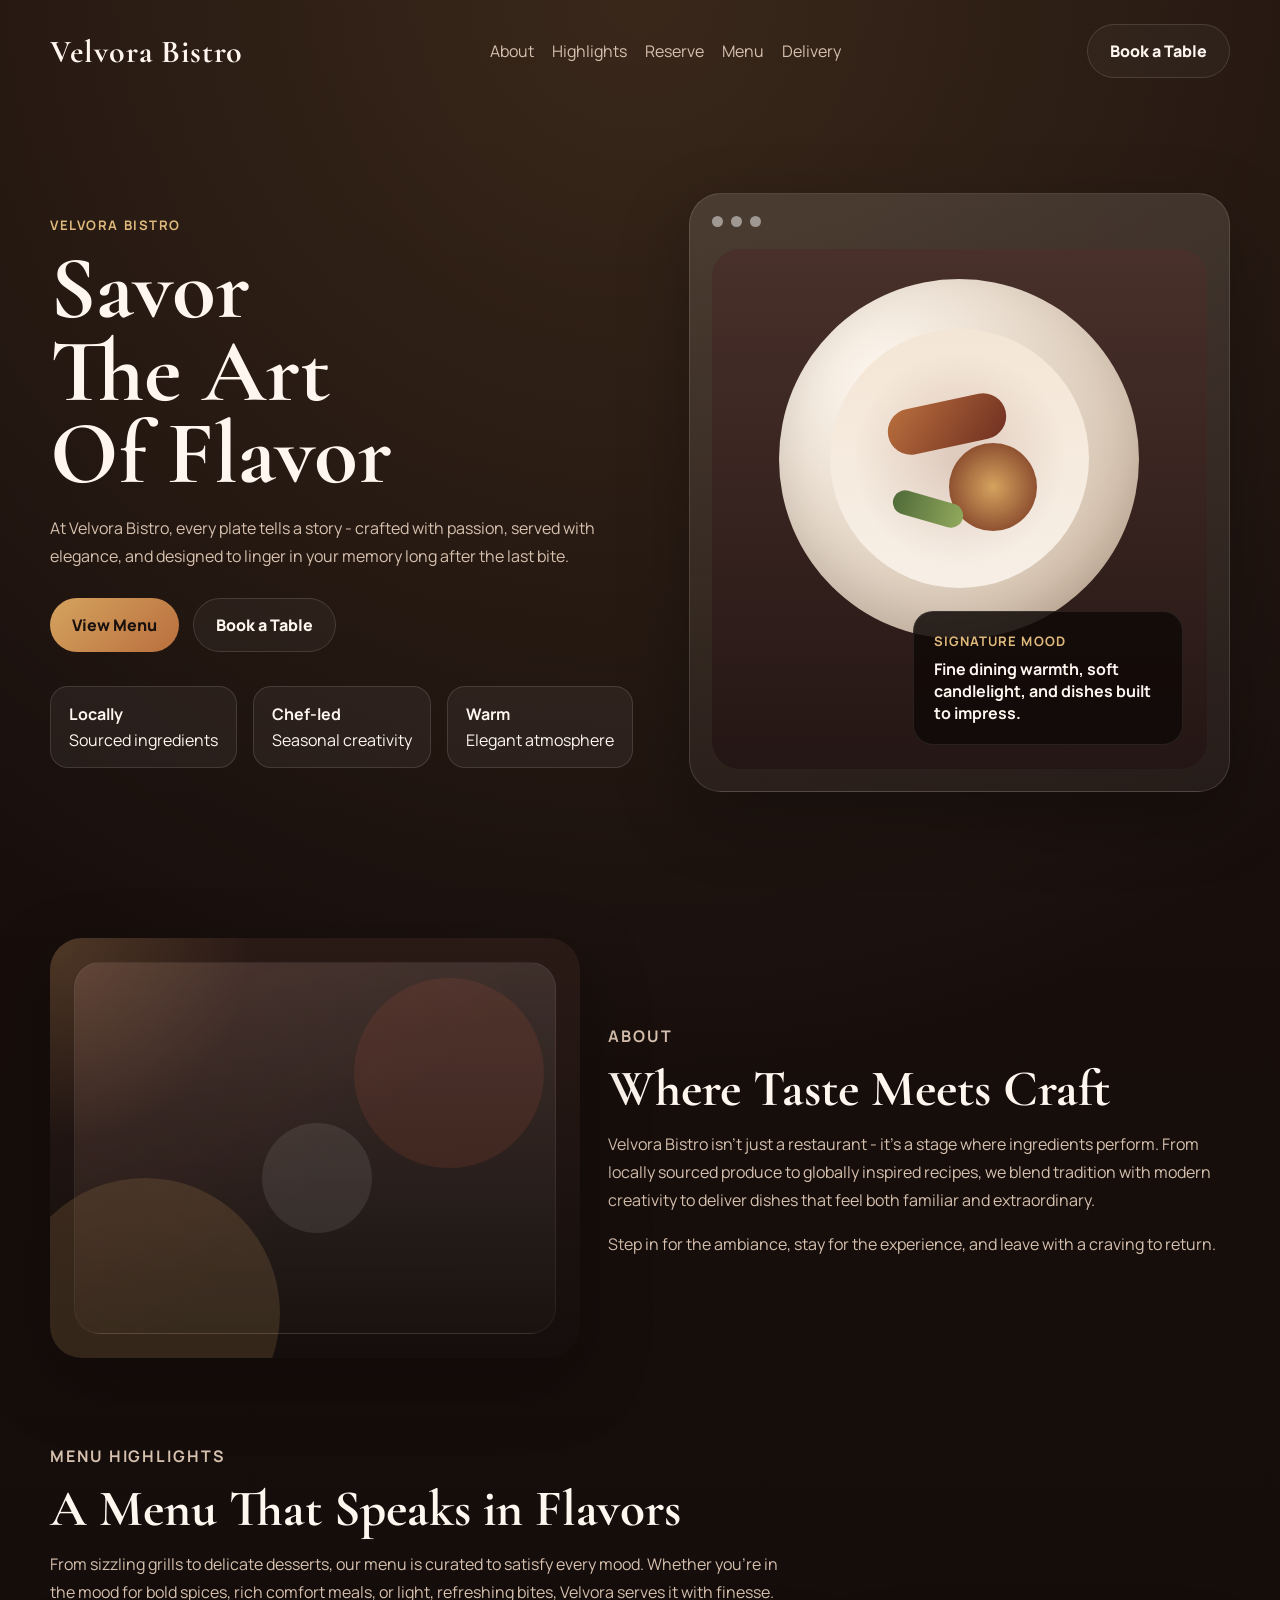
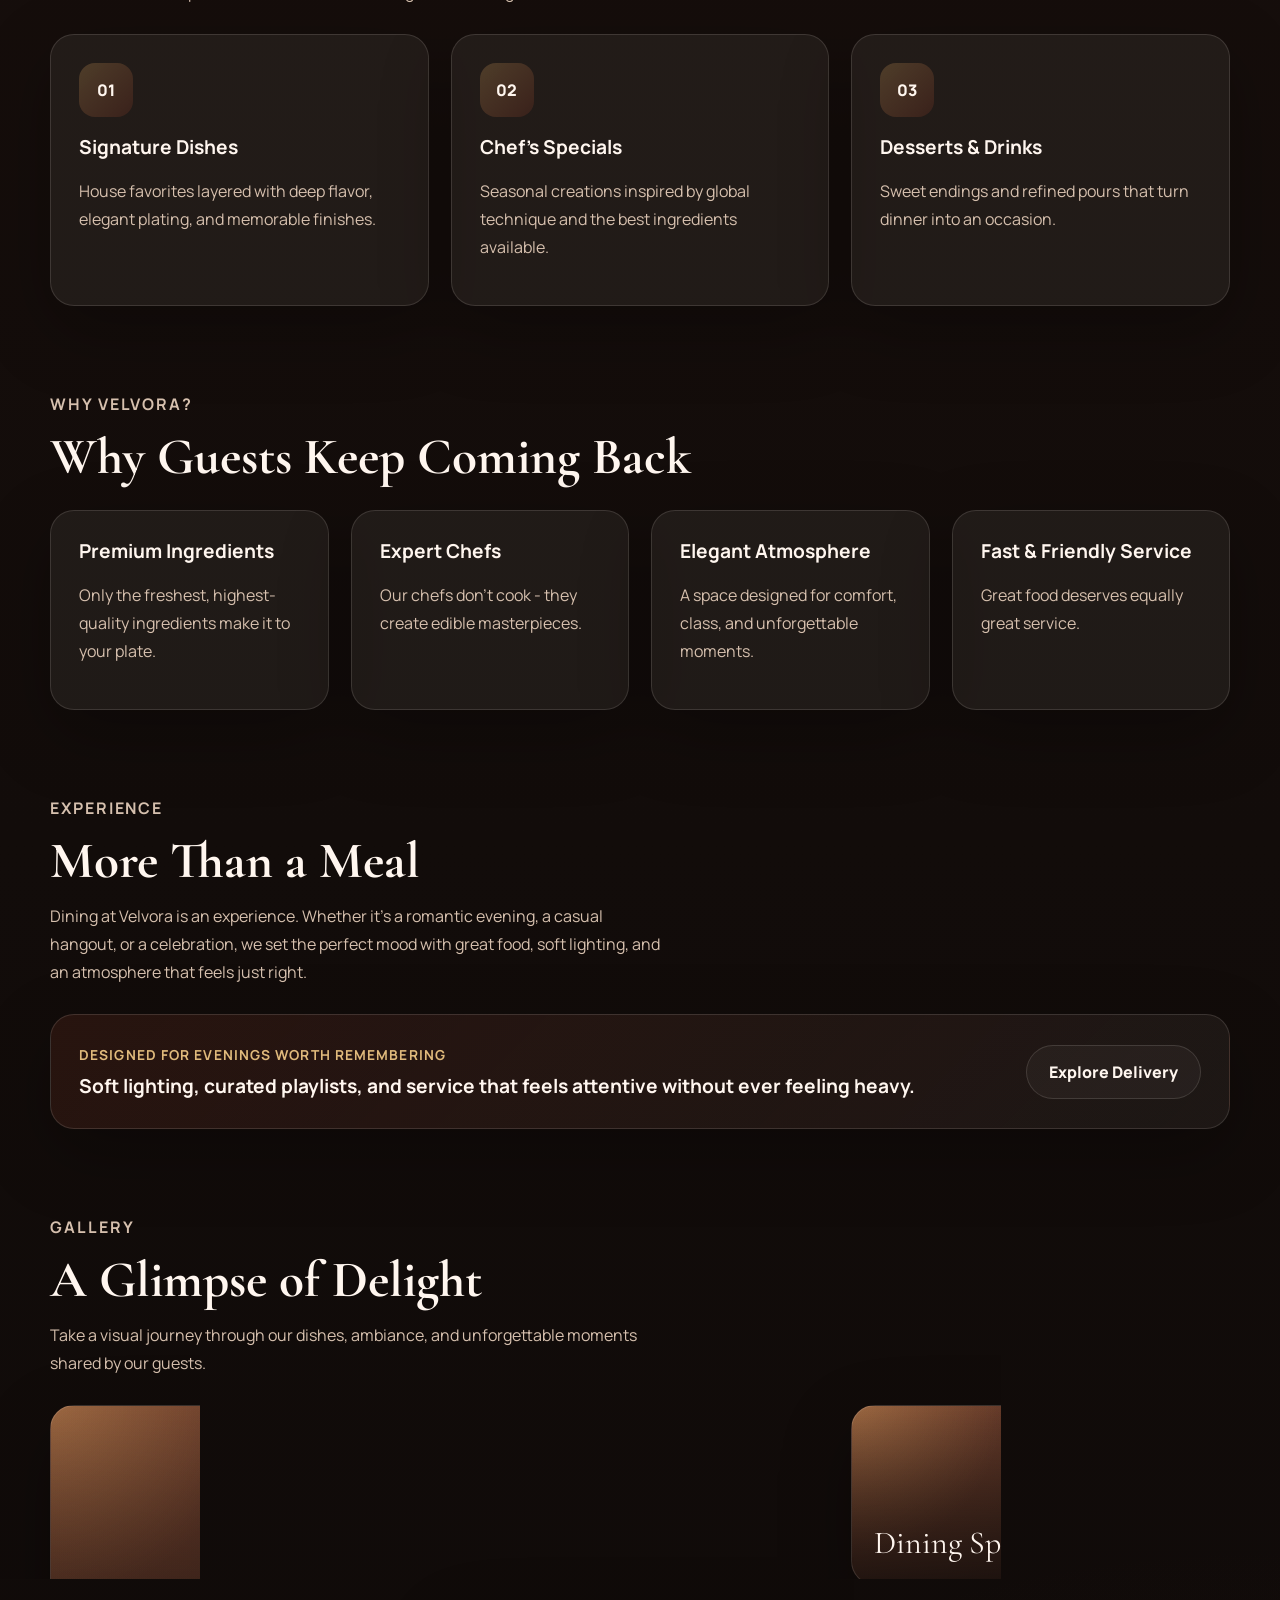
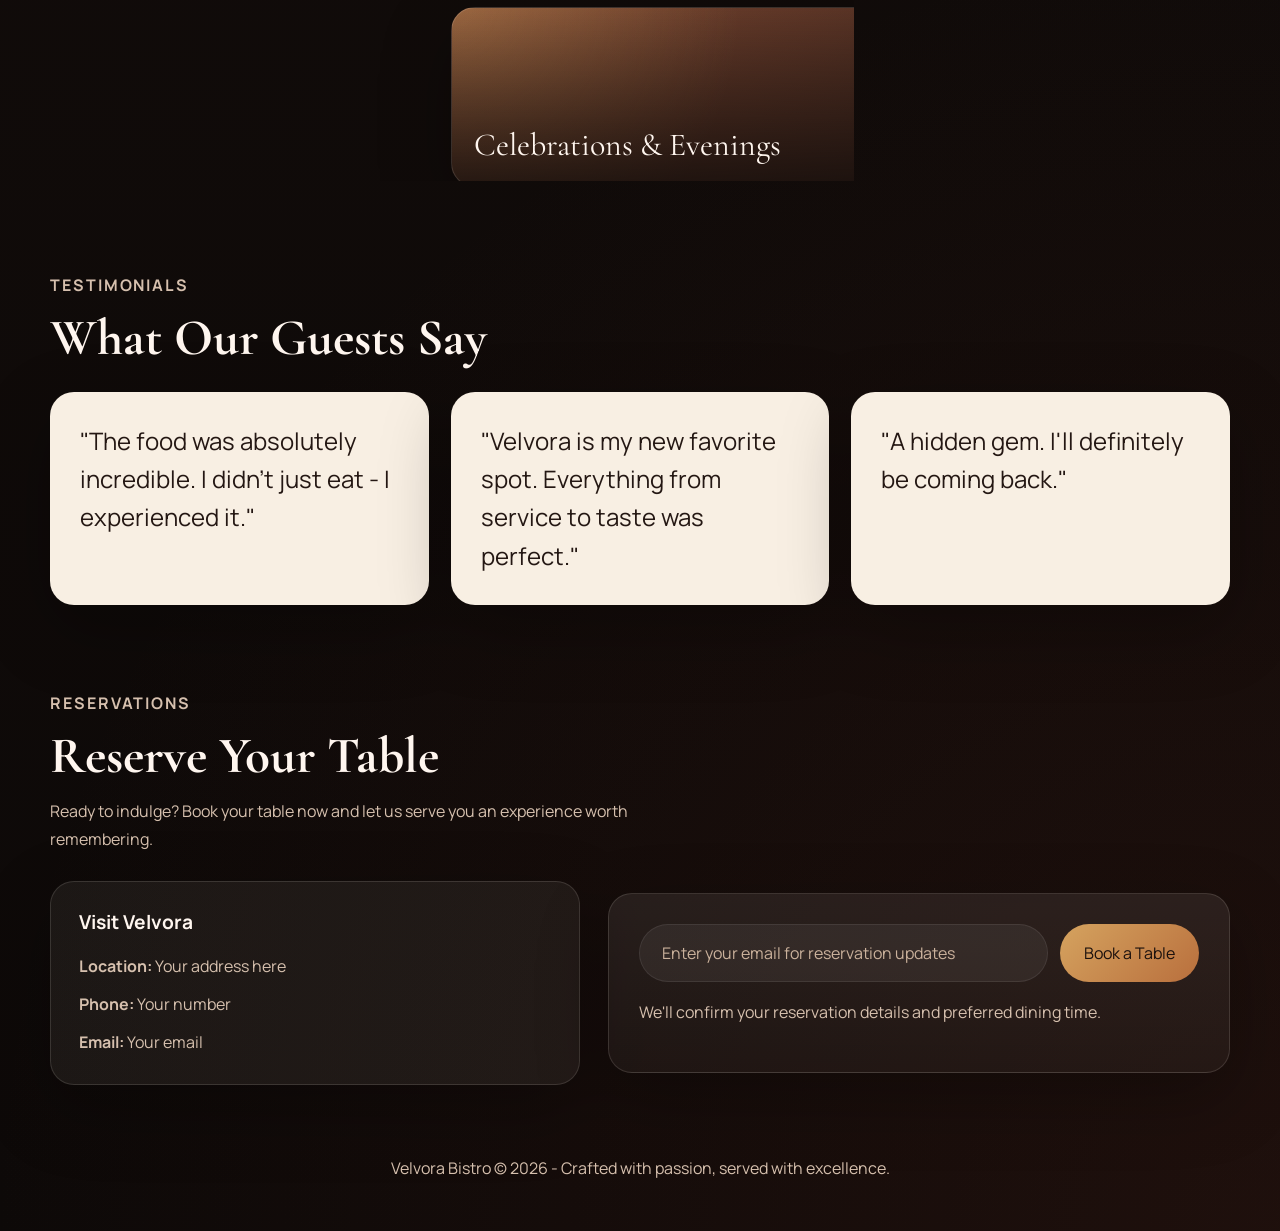
==== index.html @ 8f6a9601 "Add files via upload" ====
<!DOCTYPE html>
<html lang="en">
<head>
  <meta charset="UTF-8">
  <meta name="viewport" content="width=device-width, initial-scale=1.0">
  <title>Velvora Bistro | Savor The Art Of Flavor</title>
  <link rel="preconnect" href="https://fonts.googleapis.com">
  <link rel="preconnect" href="https://fonts.gstatic.com" crossorigin>
  <link href="https://fonts.googleapis.com/css2?family=Cormorant+Garamond:wght@500;600;700&family=Manrope:wght@400;500;600;700;800&display=swap" rel="stylesheet">
  <link rel="stylesheet" href="style.css">
</head>
<body>
  <div class="page-shell">
    <header class="site-header" id="top">
      <nav class="topbar">
        <a class="brand" href="index.html">Velvora Bistro</a>
        <div class="nav-links">
          <a href="#about">About</a>
          <a href="#highlights">Highlights</a>
          <a href="#contact">Reserve</a>
          <a href="menu.html">Menu</a>
          <a href="delivery.html">Delivery</a>
        </div>
        <a class="nav-cta" href="#contact">Book a Table</a>
      </nav>

      <section class="hero hero-restaurant">
        <div class="hero-copy">
          <p class="eyebrow">Velvora Bistro</p>
          <h1>Savor The Art Of Flavor</h1>
          <p class="hero-text">
            At Velvora Bistro, every plate tells a story - crafted with passion, served with
            elegance, and designed to linger in your memory long after the last bite.
          </p>
          <div class="hero-actions">
            <a class="button button-primary" href="menu.html">View Menu</a>
            <a class="button button-secondary" href="#contact">Book a Table</a>
          </div>
          <ul class="hero-stats" aria-label="Guest highlights">
            <li><strong>Locally</strong><span>Sourced ingredients</span></li>
            <li><strong>Chef-led</strong><span>Seasonal creativity</span></li>
            <li><strong>Warm</strong><span>Elegant atmosphere</span></li>
          </ul>
        </div>

        <div class="hero-visual" aria-label="Featured dining experience">
          <div class="visual-card restaurant-visual">
            <div class="visual-window">
              <span class="visual-dot"></span>
              <span class="visual-dot"></span>
              <span class="visual-dot"></span>
            </div>
            <div class="visual-body restaurant-stage">
              <div class="plate-card">
                <div class="plate-rim">
                  <div class="plate-core">
                    <span class="garnish garnish-one"></span>
                    <span class="garnish garnish-two"></span>
                    <span class="garnish garnish-three"></span>
                  </div>
                </div>
              </div>
              <div class="floating-note">
                <p>Signature Mood</p>
                <strong>Fine dining warmth, soft candlelight, and dishes built to impress.</strong>
              </div>
            </div>
          </div>
        </div>
      </section>
    </header>

    <main>
      <section class="section story" id="about">
        <div class="story-visual">
          <div class="story-frame ambience-frame">
            <div class="story-shape story-shape-one"></div>
            <div class="story-shape story-shape-two"></div>
            <div class="story-shape story-shape-three"></div>
          </div>
        </div>
        <div class="story-copy">
          <p class="eyebrow">About</p>
          <h2>Where Taste Meets Craft</h2>
          <p>
            Velvora Bistro isn't just a restaurant - it's a stage where ingredients perform.
            From locally sourced produce to globally inspired recipes, we blend tradition with
            modern creativity to deliver dishes that feel both familiar and extraordinary.
          </p>
          <p>
            Step in for the ambiance, stay for the experience, and leave with a craving to return.
          </p>
        </div>
      </section>

      <section class="section menu-highlight" id="highlights">
        <div class="section-heading">
          <p class="eyebrow">Menu Highlights</p>
          <h2>A Menu That Speaks in Flavors</h2>
          <p>
            From sizzling grills to delicate desserts, our menu is curated to satisfy every mood.
            Whether you're in the mood for bold spices, rich comfort meals, or light, refreshing
            bites, Velvora serves it with finesse.
          </p>
        </div>
        <div class="benefit-grid">
          <article class="benefit-card">
            <span class="card-icon">01</span>
            <h3>Signature Dishes</h3>
            <p>House favorites layered with deep flavor, elegant plating, and memorable finishes.</p>
          </article>
          <article class="benefit-card">
            <span class="card-icon">02</span>
            <h3>Chef's Specials</h3>
            <p>Seasonal creations inspired by global technique and the best ingredients available.</p>
          </article>
          <article class="benefit-card">
            <span class="card-icon">03</span>
            <h3>Desserts & Drinks</h3>
            <p>Sweet endings and refined pours that turn dinner into an occasion.</p>
          </article>
        </div>
      </section>

      <section class="section why-us" id="why-us">
        <div class="section-heading">
          <p class="eyebrow">Why Velvora?</p>
          <h2>Why Guests Keep Coming Back</h2>
        </div>
        <div class="feature-grid">
          <article class="feature-card">
            <h3>Premium Ingredients</h3>
            <p>Only the freshest, highest-quality ingredients make it to your plate.</p>
          </article>
          <article class="feature-card">
            <h3>Expert Chefs</h3>
            <p>Our chefs don't cook - they create edible masterpieces.</p>
          </article>
          <article class="feature-card">
            <h3>Elegant Atmosphere</h3>
            <p>A space designed for comfort, class, and unforgettable moments.</p>
          </article>
          <article class="feature-card">
            <h3>Fast & Friendly Service</h3>
            <p>Great food deserves equally great service.</p>
          </article>
        </div>
      </section>

      <section class="section experience-section" id="experience">
        <div class="section-heading narrow">
          <p class="eyebrow">Experience</p>
          <h2>More Than a Meal</h2>
          <p>
            Dining at Velvora is an experience. Whether it's a romantic evening, a casual
            hangout, or a celebration, we set the perfect mood with great food, soft lighting,
            and an atmosphere that feels just right.
          </p>
        </div>
        <div class="experience-panel">
          <div>
            <span class="experience-kicker">Designed for evenings worth remembering</span>
            <h3>Soft lighting, curated playlists, and service that feels attentive without ever feeling heavy.</h3>
          </div>
          <a class="button button-secondary" href="delivery.html">Explore Delivery</a>
        </div>
      </section>

      <section class="section gallery-section" id="gallery">
        <div class="section-heading narrow">
          <p class="eyebrow">Gallery</p>
          <h2>A Glimpse of Delight</h2>
          <p>
            Take a visual journey through our dishes, ambiance, and unforgettable moments shared
            by our guests.
          </p>
        </div>
        <div class="gallery-grid">
          <article class="gallery-card gallery-tall"><span>Signature Plates</span></article>
          <article class="gallery-card"><span>Chef Moments</span></article>
          <article class="gallery-card"><span>Dining Space</span></article>
          <article class="gallery-card gallery-wide"><span>Celebrations & Evenings</span></article>
        </div>
      </section>

      <section class="section proof" id="testimonials">
        <div class="section-heading narrow">
          <p class="eyebrow">Testimonials</p>
          <h2>What Our Guests Say</h2>
        </div>
        <div class="testimonial-grid">
          <article class="testimonial-card">
            <p class="quote">"The food was absolutely incredible. I didn't just eat - I experienced it."</p>
          </article>
          <article class="testimonial-card">
            <p class="quote">"Velvora is my new favorite spot. Everything from service to taste was perfect."</p>
          </article>
          <article class="testimonial-card">
            <p class="quote">"A hidden gem. I'll definitely be coming back."</p>
          </article>
        </div>
      </section>

      <section class="section contact-section" id="contact">
        <div class="section-heading narrow">
          <p class="eyebrow">Reservations</p>
          <h2>Reserve Your Table</h2>
          <p>
            Ready to indulge? Book your table now and let us serve you an experience worth remembering.
          </p>
        </div>
        <div class="contact-layout">
          <div class="contact-card">
            <h3>Visit Velvora</h3>
            <ul class="contact-list">
              <li><strong>Location:</strong> Your address here</li>
              <li><strong>Phone:</strong> Your number</li>
              <li><strong>Email:</strong> Your email</li>
            </ul>
          </div>
          <div class="cta-panel">
            <form class="cta-form">
              <label class="sr-only" for="reservation-email">Email address</label>
              <input id="reservation-email" name="email" type="email" placeholder="Enter your email for reservation updates">
              <button type="submit">Book a Table</button>
            </form>
            <p class="cta-note">We'll confirm your reservation details and preferred dining time.</p>
          </div>
        </div>
      </section>
    </main>

    <footer class="site-footer">
      <p>Velvora Bistro &copy; 2026 - Crafted with passion, served with excellence.</p>
    </footer>
  </div>

  <script src="script.js"></script>
</body>
</html>
---- style.css ----
:root {
  --bg: #120c0a;
  --bg-soft: #241614;
  --bg-card: rgba(255, 248, 239, 0.08);
  --surface: #f8efe3;
  --surface-muted: #e4d3bf;
  --text: #fff6ef;
  --text-dark: #241713;
  --muted: #d6c0ae;
  --line: rgba(255, 246, 239, 0.13);
  --accent: #d5a35f;
  --accent-strong: #b96f3d;
  --accent-deep: #6f2f21;
  --shadow: 0 24px 70px rgba(0, 0, 0, 0.28);
  --radius-xl: 32px;
  --radius-lg: 24px;
  --radius-md: 18px;
  --content-width: 1180px;
}

* {
  box-sizing: border-box;
}

html {
  scroll-behavior: smooth;
}

body {
  margin: 0;
  min-height: 100vh;
  font-family: "Manrope", sans-serif;
  color: var(--text);
  background:
    radial-gradient(circle at top, rgba(213, 163, 95, 0.16), transparent 24%),
    radial-gradient(circle at bottom right, rgba(111, 47, 33, 0.18), transparent 28%),
    linear-gradient(180deg, #1b100d 0%, #120c0a 55%, #0d0908 100%);
}

body::before {
  content: "";
  position: fixed;
  inset: 0;
  background:
    linear-gradient(rgba(255, 255, 255, 0.025) 1px, transparent 1px),
    linear-gradient(90deg, rgba(255, 255, 255, 0.025) 1px, transparent 1px);
  background-size: 42px 42px;
  opacity: 0.25;
  pointer-events: none;
}

a {
  color: inherit;
}

.page-shell {
  width: min(calc(100% - 32px), var(--content-width));
  margin: 0 auto;
  position: relative;
  z-index: 1;
}

.site-header,
.section,
.site-footer {
  animation: rise 0.8s ease both;
}

.topbar {
  display: flex;
  justify-content: space-between;
  align-items: center;
  gap: 18px;
  padding: 24px 0 18px;
}

.brand {
  text-decoration: none;
  font-family: "Cormorant Garamond", serif;
  font-size: 2rem;
  font-weight: 700;
  letter-spacing: 0.03em;
}

.nav-links {
  display: flex;
  gap: 18px;
  flex-wrap: wrap;
}

.nav-links a,
.nav-cta,
.button {
  text-decoration: none;
}

.nav-links a {
  color: var(--muted);
  transition: color 0.2s ease;
}

.nav-links a:hover {
  color: var(--text);
}

.nav-cta,
.button {
  display: inline-flex;
  align-items: center;
  justify-content: center;
  min-height: 54px;
  padding: 0 22px;
  border-radius: 999px;
  font-weight: 800;
  transition: transform 0.2s ease, background-color 0.2s ease, color 0.2s ease;
}

.nav-cta {
  border: 1px solid var(--line);
  background: rgba(255, 255, 255, 0.03);
}

.nav-cta:hover,
.button:hover,
.cta-form button:hover {
  transform: translateY(-2px);
}

.hero {
  display: grid;
  grid-template-columns: 1.05fr 0.95fr;
  gap: 40px;
  align-items: center;
  padding: 48px 0 56px;
}

.hero-restaurant {
  min-height: calc(100vh - 100px);
}

.eyebrow {
  margin: 0 0 14px;
  color: #e0ba7c;
  font-size: 0.82rem;
  font-weight: 700;
  letter-spacing: 0.12em;
  text-transform: uppercase;
}

h1,
h2,
h3 {
  margin: 0;
}

h1,
h2,
.brand {
  font-family: "Cormorant Garamond", serif;
}

h1 {
  font-size: clamp(3.2rem, 7vw, 6.4rem);
  line-height: 0.92;
  max-width: 8ch;
}

h2 {
  font-size: clamp(2.3rem, 4vw, 4rem);
  line-height: 0.98;
}

h3 {
  font-size: 1.2rem;
  line-height: 1.35;
}

.hero-text,
.section-heading p,
.story-copy p,
.benefit-card p,
.feature-card p,
.experience-panel p,
.cta-note,
.contact-list li,
.menu-card p,
.delivery-card p {
  color: var(--muted);
  font-size: 1rem;
  line-height: 1.75;
}

.hero-text {
  max-width: 58ch;
  margin: 18px 0 28px;
}

.hero-actions {
  display: flex;
  gap: 14px;
  flex-wrap: wrap;
}

.button-primary,
.cta-form button {
  background: linear-gradient(135deg, var(--accent), var(--accent-strong));
  color: #1a100d;
}

.button-secondary {
  background: rgba(255, 255, 255, 0.04);
  border: 1px solid var(--line);
  color: var(--text);
}

.hero-stats {
  list-style: none;
  display: flex;
  gap: 16px;
  flex-wrap: wrap;
  margin: 34px 0 0;
  padding: 0;
}

.hero-stats li,
.feature-card,
.gallery-card {
  border: 1px solid var(--line);
  background: rgba(255, 248, 239, 0.05);
  backdrop-filter: blur(14px);
}

.hero-stats li {
  min-width: 150px;
  padding: 16px 18px;
  border-radius: var(--radius-md);
}

.hero-stats strong {
  display: block;
  margin-bottom: 4px;
  color: var(--text);
}

.visual-card,
.benefit-card,
.testimonial-card,
.story-frame,
.experience-panel,
.cta-panel,
.contact-card,
.feature-card,
.gallery-card,
.menu-card,
.delivery-card {
  box-shadow: var(--shadow);
}

.visual-card {
  padding: 22px;
  border-radius: var(--radius-xl);
  background: linear-gradient(180deg, rgba(255, 248, 239, 0.12), rgba(255, 248, 239, 0.05));
  border: 1px solid var(--line);
}

.visual-window {
  display: flex;
  gap: 8px;
  margin-bottom: 22px;
}

.visual-dot {
  width: 11px;
  height: 11px;
  border-radius: 50%;
  background: rgba(255, 255, 255, 0.48);
}

.visual-body {
  position: relative;
  overflow: hidden;
  border-radius: 28px;
}

.restaurant-stage {
  min-height: 520px;
  padding: 30px;
  background:
    radial-gradient(circle at 50% 38%, rgba(255, 255, 255, 0.08), transparent 22%),
    linear-gradient(180deg, #49302a 0%, #241614 100%);
}

.plate-card {
  height: 100%;
  display: grid;
  place-items: center;
}

.plate-rim {
  width: min(360px, 100%);
  aspect-ratio: 1;
  display: grid;
  place-items: center;
  border-radius: 50%;
  background: radial-gradient(circle at 30% 30%, #fff9f1, #d6c4b1 70%, #baa089 100%);
  box-shadow: inset 0 -18px 40px rgba(0, 0, 0, 0.1);
}

.plate-core {
  width: 72%;
  height: 72%;
  border-radius: 50%;
  position: relative;
  background:
    radial-gradient(circle at 50% 50%, rgba(111, 47, 33, 0.18), transparent 58%),
    linear-gradient(180deg, #f4e6d6, #f7efe6);
}

.garnish {
  position: absolute;
  border-radius: 999px;
}

.garnish-one {
  width: 120px;
  height: 46px;
  top: 28%;
  left: 22%;
  background: linear-gradient(135deg, #b96f3d, #6f2f21);
  transform: rotate(-12deg);
}

.garnish-two {
  width: 88px;
  height: 88px;
  right: 20%;
  bottom: 22%;
  background: radial-gradient(circle, #d5a35f, #8e5030 72%);
}

.garnish-three {
  width: 72px;
  height: 24px;
  bottom: 26%;
  left: 24%;
  background: linear-gradient(90deg, #516b3a, #90a85b);
  transform: rotate(16deg);
}

.floating-note {
  position: absolute;
  right: 24px;
  bottom: 24px;
  width: min(270px, calc(100% - 48px));
  padding: 20px;
  border-radius: 20px;
  border: 1px solid rgba(255, 255, 255, 0.09);
  background: rgba(17, 10, 8, 0.86);
}

.floating-note p {
  margin: 0 0 8px;
  color: #e0ba7c;
  font-size: 0.82rem;
  font-weight: 700;
  letter-spacing: 0.08em;
  text-transform: uppercase;
}

.section {
  padding: 42px 0;
}

.section-heading {
  max-width: 740px;
  margin-bottom: 28px;
}

.section-heading.narrow {
  max-width: 620px;
}

.story,
.contact-layout {
  display: grid;
  grid-template-columns: 0.92fr 1.08fr;
  gap: 28px;
  align-items: center;
}

.story-frame {
  min-height: 420px;
  position: relative;
  overflow: hidden;
  border-radius: var(--radius-xl);
  background:
    radial-gradient(circle at top left, rgba(213, 163, 95, 0.22), transparent 30%),
    linear-gradient(180deg, #2a1a16 0%, #140e0c 100%);
}

.ambience-frame::after {
  content: "";
  position: absolute;
  inset: 24px;
  border-radius: 26px;
  background:
    linear-gradient(180deg, rgba(255, 248, 239, 0.1), rgba(255, 248, 239, 0.02)),
    linear-gradient(135deg, rgba(111, 47, 33, 0.2), transparent 55%);
  border: 1px solid rgba(255, 255, 255, 0.05);
}

.story-shape {
  position: absolute;
  border-radius: 999px;
  opacity: 0.9;
}

.story-shape-one {
  width: 270px;
  height: 270px;
  left: -40px;
  bottom: -90px;
  background: rgba(213, 163, 95, 0.18);
}

.story-shape-two {
  width: 190px;
  height: 190px;
  top: 40px;
  right: 36px;
  background: rgba(111, 47, 33, 0.32);
}

.story-shape-three {
  width: 110px;
  height: 110px;
  top: 44%;
  left: 40%;
  background: rgba(255, 248, 239, 0.1);
}

.benefit-grid,
.feature-grid,
.testimonial-grid,
.gallery-grid,
.menu-grid,
.delivery-grid {
  display: grid;
  gap: 22px;
}

.benefit-grid {
  grid-template-columns: repeat(3, minmax(0, 1fr));
}

.feature-grid {
  grid-template-columns: repeat(4, minmax(0, 1fr));
}

.testimonial-grid {
  grid-template-columns: repeat(3, minmax(0, 1fr));
}

.gallery-grid {
  grid-template-columns: repeat(3, minmax(0, 1fr));
  grid-auto-rows: 180px;
}

.menu-grid {
  grid-template-columns: repeat(2, minmax(0, 1fr));
}

.delivery-grid {
  grid-template-columns: repeat(3, minmax(0, 1fr));
}

.benefit-card,
.feature-card,
.contact-card,
.menu-card,
.delivery-card {
  padding: 28px;
  border-radius: var(--radius-lg);
  border: 1px solid var(--line);
  background: rgba(255, 248, 239, 0.06);
}

.menu-link {
  display: block;
  color: inherit;
  text-decoration: none;
}

.menu-link .menu-card {
  height: 100%;
  transition: transform 0.2s ease, border-color 0.2s ease, background-color 0.2s ease;
}

.menu-link:hover .menu-card {
  transform: translateY(-4px);
  border-color: rgba(213, 163, 95, 0.45);
  background: rgba(255, 248, 239, 0.09);
}

.card-icon {
  display: inline-flex;
  align-items: center;
  justify-content: center;
  width: 54px;
  height: 54px;
  margin-bottom: 18px;
  border-radius: 16px;
  background: linear-gradient(135deg, rgba(213, 163, 95, 0.25), rgba(111, 47, 33, 0.3));
  font-weight: 800;
}

.experience-panel {
  display: flex;
  justify-content: space-between;
  align-items: center;
  gap: 22px;
  padding: 28px;
  border: 1px solid var(--line);
  border-radius: var(--radius-lg);
  background: linear-gradient(135deg, rgba(111, 47, 33, 0.24), rgba(255, 248, 239, 0.05));
}

.experience-kicker,
.menu-tag,
.delivery-tag {
  display: inline-block;
  margin-bottom: 10px;
  color: #e0ba7c;
  font-size: 0.86rem;
  font-weight: 700;
  letter-spacing: 0.08em;
  text-transform: uppercase;
}

.gallery-card {
  position: relative;
  overflow: hidden;
  border-radius: var(--radius-lg);
  display: flex;
  align-items: end;
  padding: 22px;
  font-family: "Cormorant Garamond", serif;
  font-size: 2rem;
  background:
    linear-gradient(180deg, transparent, rgba(18, 12, 10, 0.82)),
    radial-gradient(circle at top left, rgba(213, 163, 95, 0.35), transparent 36%),
    linear-gradient(135deg, #7b4630, #2a1a16);
}

.gallery-tall {
  grid-row: span 2;
}

.gallery-wide {
  grid-column: span 2;
}

.testimonial-card {
  padding: 30px;
  border-radius: var(--radius-lg);
  background: var(--surface);
  color: var(--text-dark);
}

.quote {
  margin: 0;
  font-size: clamp(1.15rem, 2vw, 1.5rem);
  line-height: 1.6;
  color: var(--text-dark);
}

.contact-list {
  list-style: none;
  margin: 16px 0 0;
  padding: 0;
}

.contact-list li + li {
  margin-top: 10px;
}

.cta-panel {
  padding: 30px;
  border-radius: var(--radius-lg);
  border: 1px solid var(--line);
  background: linear-gradient(180deg, rgba(255, 248, 239, 0.08), rgba(255, 248, 239, 0.04));
}

.cta-form {
  display: flex;
  gap: 12px;
}

.cta-form input,
.cta-form button {
  min-height: 58px;
  border-radius: 999px;
  font: inherit;
  border: 0;
}

.cta-form input {
  flex: 1;
  padding: 0 22px;
  color: var(--text);
  outline: none;
  border: 1px solid rgba(255, 255, 255, 0.08);
  background: rgba(255, 255, 255, 0.06);
}

.cta-form input::placeholder {
  color: #cbb29c;
}

.cta-form button {
  padding: 0 24px;
  cursor: pointer;
}

.page-hero {
  padding: 70px 0 34px;
}

.page-intro {
  max-width: 720px;
}

.dish-hero {
  display: grid;
  grid-template-columns: 1fr 1fr;
  gap: 28px;
  align-items: center;
  padding: 40px 0 30px;
}

.dish-image-card,
.dish-copy-card,
.dish-info-card {
  border: 1px solid var(--line);
  border-radius: var(--radius-xl);
  background: rgba(255, 248, 239, 0.06);
  box-shadow: var(--shadow);
}

.dish-image-card {
  overflow: hidden;
  min-height: 480px;
}

.dish-image-card img {
  display: block;
  width: 100%;
  height: 100%;
  object-fit: cover;
}

.dish-copy-card {
  padding: 34px;
}

.dish-price {
  display: inline-flex;
  margin: 18px 0 16px;
  padding: 12px 16px;
  border-radius: 999px;
  background: rgba(213, 163, 95, 0.16);
  color: #f4d5a7;
  font-weight: 800;
}

.dish-description {
  color: var(--muted);
  line-height: 1.8;
}

.dish-meta {
  display: grid;
  grid-template-columns: repeat(3, minmax(0, 1fr));
  gap: 18px;
  margin-top: 28px;
}

.dish-info-card {
  padding: 22px;
}

.dish-info-card strong {
  display: block;
  margin-bottom: 8px;
  color: #f4d5a7;
}

.dish-info-card p {
  margin: 0;
  color: var(--muted);
  line-height: 1.7;
}

.dish-actions {
  display: flex;
  gap: 14px;
  flex-wrap: wrap;
  margin-top: 28px;
}

.menu-card-header,
.delivery-card-header {
  display: flex;
  justify-content: space-between;
  gap: 16px;
  align-items: start;
  margin-bottom: 12px;
}

.price-pill,
.delivery-pill {
  flex: 0 0 auto;
  padding: 10px 14px;
  border-radius: 999px;
  background: rgba(213, 163, 95, 0.16);
  color: #f4d5a7;
  font-weight: 700;
}

.menu-list,
.delivery-list {
  margin: 16px 0 0;
  padding-left: 18px;
  color: var(--muted);
}

.menu-list li,
.delivery-list li {
  margin-bottom: 10px;
  line-height: 1.65;
}

.site-footer {
  padding: 14px 0 36px;
  color: var(--muted);
  text-align: center;
}

.sr-only {
  position: absolute;
  width: 1px;
  height: 1px;
  padding: 0;
  margin: -1px;
  overflow: hidden;
  clip: rect(0, 0, 0, 0);
  white-space: nowrap;
  border: 0;
}

@keyframes rise {
  from {
    opacity: 0;
    transform: translateY(18px);
  }

  to {
    opacity: 1;
    transform: translateY(0);
  }
}

@media (max-width: 1080px) {
  .feature-grid,
  .delivery-grid {
    grid-template-columns: repeat(2, minmax(0, 1fr));
  }
}

@media (max-width: 980px) {
  .hero,
  .story,
  .contact-layout,
  .benefit-grid,
  .testimonial-grid,
  .menu-grid,
  .dish-hero,
  .dish-meta {
    grid-template-columns: 1fr;
  }

  .topbar,
  .nav-links {
    flex-direction: column;
    align-items: flex-start;
  }

  .hero-restaurant {
    min-height: auto;
  }

  .experience-panel {
    flex-direction: column;
    align-items: flex-start;
  }

  .gallery-grid {
    grid-template-columns: repeat(2, minmax(0, 1fr));
  }

  .gallery-wide {
    grid-column: span 1;
  }

  .dish-image-card {
    min-height: 340px;
  }
}

@media (max-width: 640px) {
  .page-shell {
    width: min(calc(100% - 20px), var(--content-width));
  }

  .hero-actions,
  .cta-form {
    flex-direction: column;
  }

  .button,
  .nav-cta,
  .cta-form button,
  .cta-form input {
    width: 100%;
  }

  .hero-stats,
  .feature-grid,
  .delivery-grid,
  .gallery-grid {
    grid-template-columns: 1fr;
  }

  .restaurant-stage {
    min-height: 400px;
    padding: 20px;
  }

  .plate-rim {
    width: min(280px, 100%);
  }
}
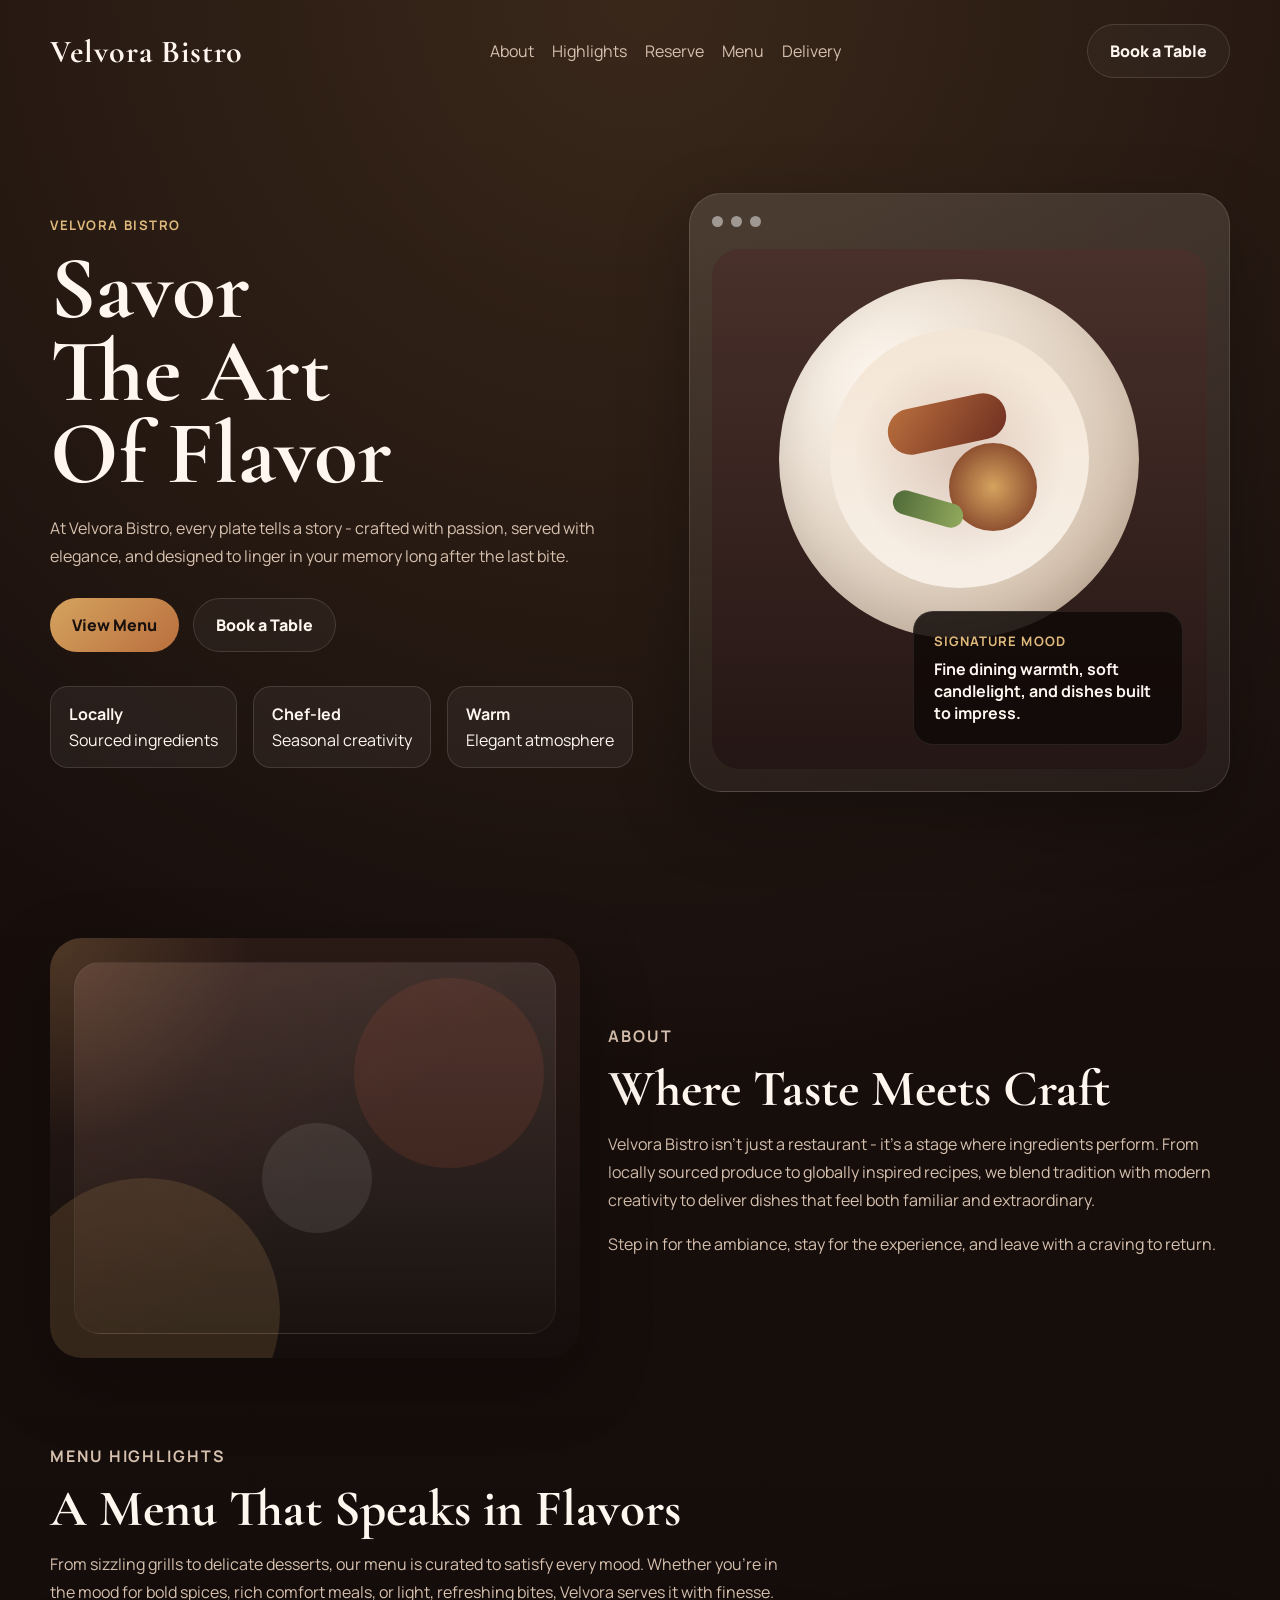
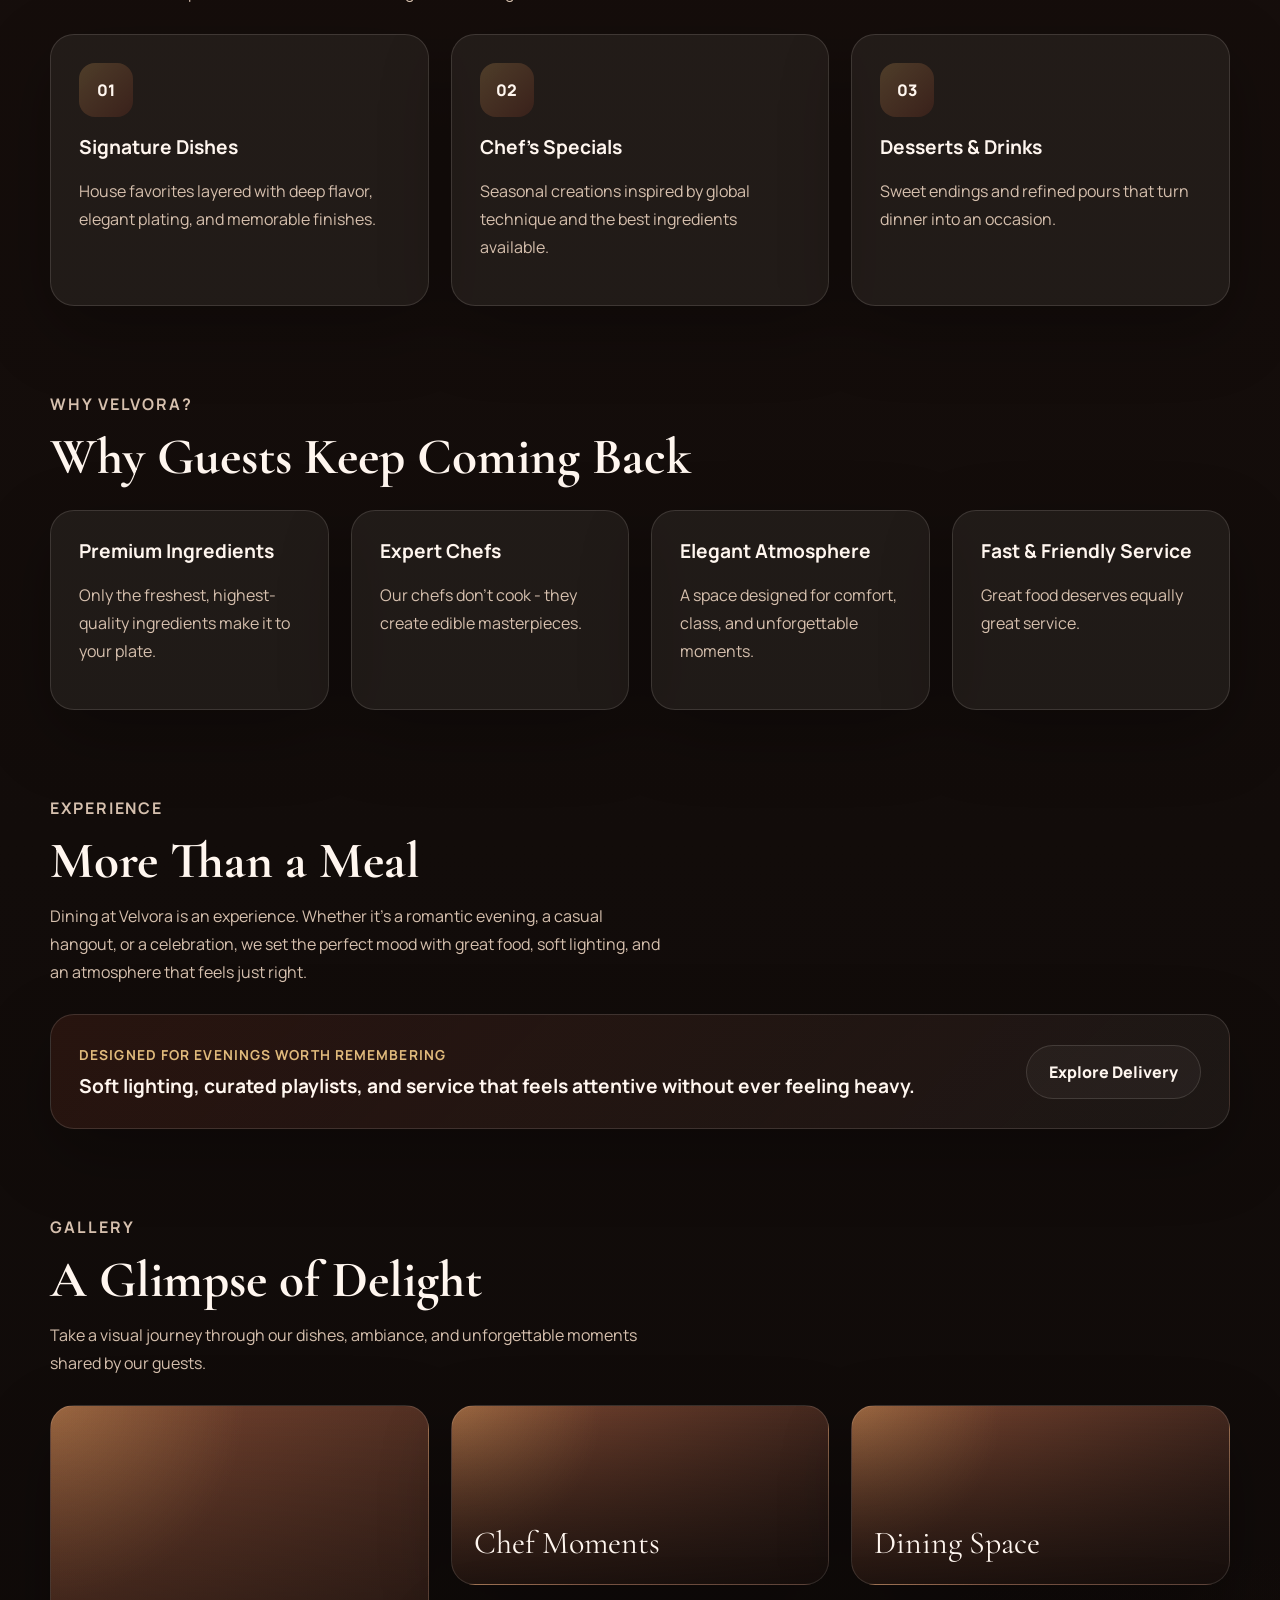
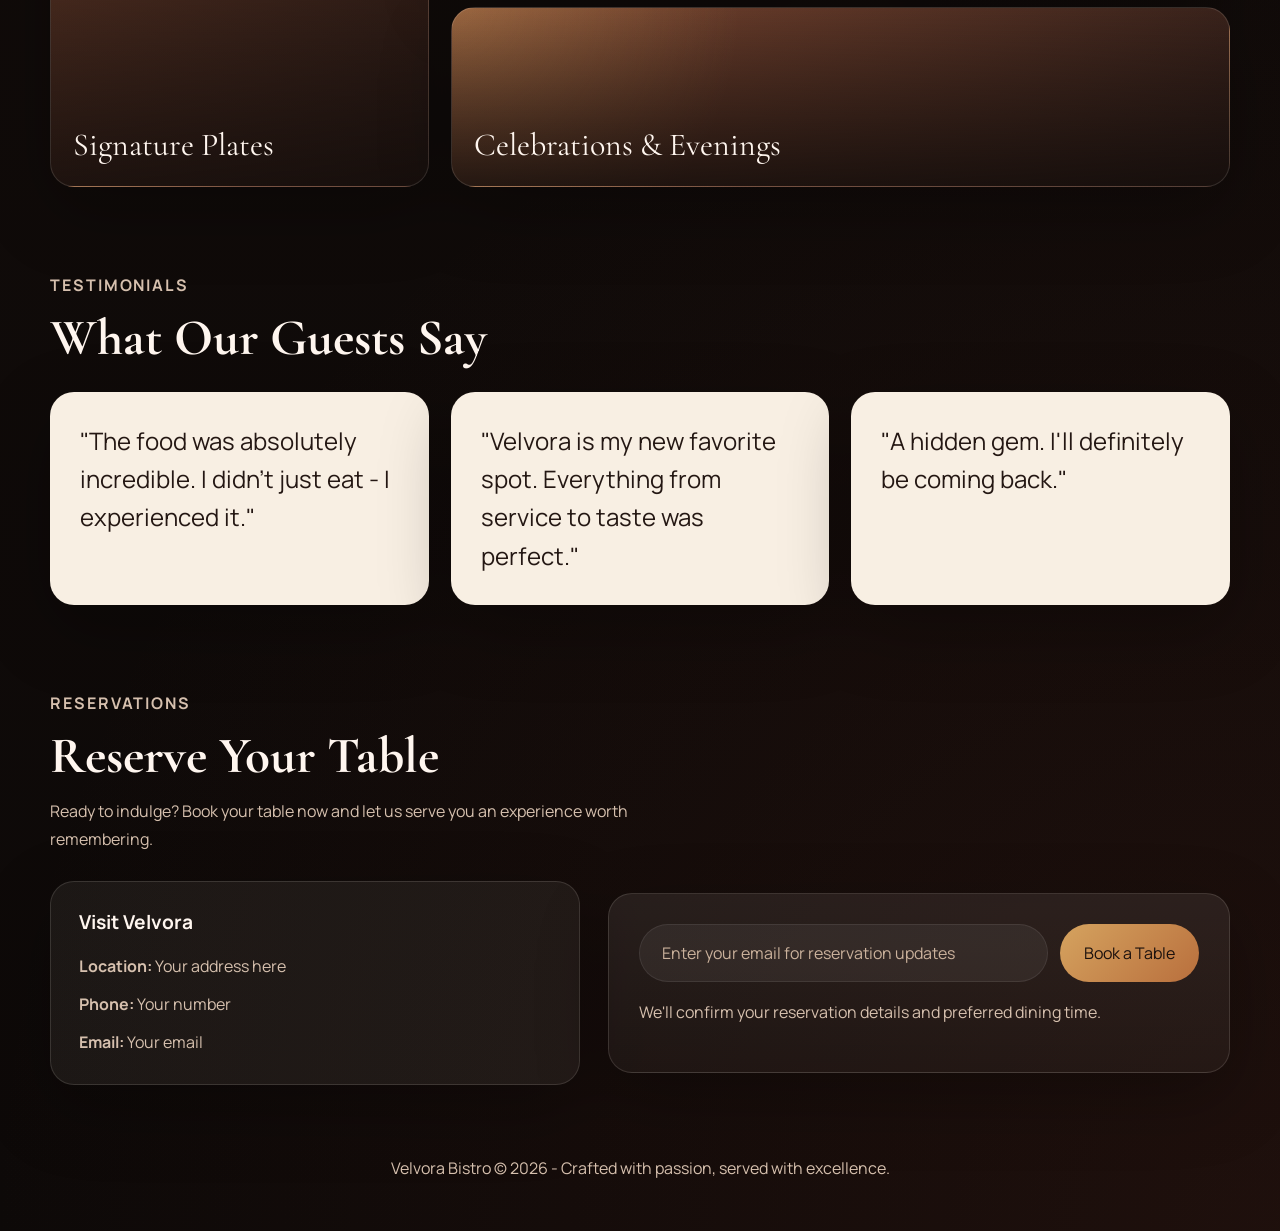
==== commit 90d34d43: "Add files via upload" ====
--- a/index.html
+++ b/index.html
@@ -1,240 +1,240 @@
-<!DOCTYPE html>
-<html lang="en">
-<head>
-  <meta charset="UTF-8">
-  <meta name="viewport" content="width=device-width, initial-scale=1.0">
-  <title>Velvora Bistro | Savor The Art Of Flavor</title>
-  <link rel="preconnect" href="https://fonts.googleapis.com">
-  <link rel="preconnect" href="https://fonts.gstatic.com" crossorigin>
-  <link href="https://fonts.googleapis.com/css2?family=Cormorant+Garamond:wght@500;600;700&family=Manrope:wght@400;500;600;700;800&display=swap" rel="stylesheet">
-  <link rel="stylesheet" href="style.css">
-</head>
-<body>
-  <div class="page-shell">
-    <header class="site-header" id="top">
-      <nav class="topbar">
-        <a class="brand" href="index.html">Velvora Bistro</a>
-        <div class="nav-links">
-          <a href="#about">About</a>
-          <a href="#highlights">Highlights</a>
-          <a href="#contact">Reserve</a>
-          <a href="menu.html">Menu</a>
-          <a href="delivery.html">Delivery</a>
-        </div>
-        <a class="nav-cta" href="#contact">Book a Table</a>
-      </nav>
-
-      <section class="hero hero-restaurant">
-        <div class="hero-copy">
-          <p class="eyebrow">Velvora Bistro</p>
-          <h1>Savor The Art Of Flavor</h1>
-          <p class="hero-text">
-            At Velvora Bistro, every plate tells a story - crafted with passion, served with
-            elegance, and designed to linger in your memory long after the last bite.
-          </p>
-          <div class="hero-actions">
-            <a class="button button-primary" href="menu.html">View Menu</a>
-            <a class="button button-secondary" href="#contact">Book a Table</a>
-          </div>
-          <ul class="hero-stats" aria-label="Guest highlights">
-            <li><strong>Locally</strong><span>Sourced ingredients</span></li>
-            <li><strong>Chef-led</strong><span>Seasonal creativity</span></li>
-            <li><strong>Warm</strong><span>Elegant atmosphere</span></li>
-          </ul>
-        </div>
-
-        <div class="hero-visual" aria-label="Featured dining experience">
-          <div class="visual-card restaurant-visual">
-            <div class="visual-window">
-              <span class="visual-dot"></span>
-              <span class="visual-dot"></span>
-              <span class="visual-dot"></span>
-            </div>
-            <div class="visual-body restaurant-stage">
-              <div class="plate-card">
-                <div class="plate-rim">
-                  <div class="plate-core">
-                    <span class="garnish garnish-one"></span>
-                    <span class="garnish garnish-two"></span>
-                    <span class="garnish garnish-three"></span>
-                  </div>
-                </div>
-              </div>
-              <div class="floating-note">
-                <p>Signature Mood</p>
-                <strong>Fine dining warmth, soft candlelight, and dishes built to impress.</strong>
-              </div>
-            </div>
-          </div>
-        </div>
-      </section>
-    </header>
-
-    <main>
-      <section class="section story" id="about">
-        <div class="story-visual">
-          <div class="story-frame ambience-frame">
-            <div class="story-shape story-shape-one"></div>
-            <div class="story-shape story-shape-two"></div>
-            <div class="story-shape story-shape-three"></div>
-          </div>
-        </div>
-        <div class="story-copy">
-          <p class="eyebrow">About</p>
-          <h2>Where Taste Meets Craft</h2>
-          <p>
-            Velvora Bistro isn't just a restaurant - it's a stage where ingredients perform.
-            From locally sourced produce to globally inspired recipes, we blend tradition with
-            modern creativity to deliver dishes that feel both familiar and extraordinary.
-          </p>
-          <p>
-            Step in for the ambiance, stay for the experience, and leave with a craving to return.
-          </p>
-        </div>
-      </section>
-
-      <section class="section menu-highlight" id="highlights">
-        <div class="section-heading">
-          <p class="eyebrow">Menu Highlights</p>
-          <h2>A Menu That Speaks in Flavors</h2>
-          <p>
-            From sizzling grills to delicate desserts, our menu is curated to satisfy every mood.
-            Whether you're in the mood for bold spices, rich comfort meals, or light, refreshing
-            bites, Velvora serves it with finesse.
-          </p>
-        </div>
-        <div class="benefit-grid">
-          <article class="benefit-card">
-            <span class="card-icon">01</span>
-            <h3>Signature Dishes</h3>
-            <p>House favorites layered with deep flavor, elegant plating, and memorable finishes.</p>
-          </article>
-          <article class="benefit-card">
-            <span class="card-icon">02</span>
-            <h3>Chef's Specials</h3>
-            <p>Seasonal creations inspired by global technique and the best ingredients available.</p>
-          </article>
-          <article class="benefit-card">
-            <span class="card-icon">03</span>
-            <h3>Desserts & Drinks</h3>
-            <p>Sweet endings and refined pours that turn dinner into an occasion.</p>
-          </article>
-        </div>
-      </section>
-
-      <section class="section why-us" id="why-us">
-        <div class="section-heading">
-          <p class="eyebrow">Why Velvora?</p>
-          <h2>Why Guests Keep Coming Back</h2>
-        </div>
-        <div class="feature-grid">
-          <article class="feature-card">
-            <h3>Premium Ingredients</h3>
-            <p>Only the freshest, highest-quality ingredients make it to your plate.</p>
-          </article>
-          <article class="feature-card">
-            <h3>Expert Chefs</h3>
-            <p>Our chefs don't cook - they create edible masterpieces.</p>
-          </article>
-          <article class="feature-card">
-            <h3>Elegant Atmosphere</h3>
-            <p>A space designed for comfort, class, and unforgettable moments.</p>
-          </article>
-          <article class="feature-card">
-            <h3>Fast & Friendly Service</h3>
-            <p>Great food deserves equally great service.</p>
-          </article>
-        </div>
-      </section>
-
-      <section class="section experience-section" id="experience">
-        <div class="section-heading narrow">
-          <p class="eyebrow">Experience</p>
-          <h2>More Than a Meal</h2>
-          <p>
-            Dining at Velvora is an experience. Whether it's a romantic evening, a casual
-            hangout, or a celebration, we set the perfect mood with great food, soft lighting,
-            and an atmosphere that feels just right.
-          </p>
-        </div>
-        <div class="experience-panel">
-          <div>
-            <span class="experience-kicker">Designed for evenings worth remembering</span>
-            <h3>Soft lighting, curated playlists, and service that feels attentive without ever feeling heavy.</h3>
-          </div>
-          <a class="button button-secondary" href="delivery.html">Explore Delivery</a>
-        </div>
-      </section>
-
-      <section class="section gallery-section" id="gallery">
-        <div class="section-heading narrow">
-          <p class="eyebrow">Gallery</p>
-          <h2>A Glimpse of Delight</h2>
-          <p>
-            Take a visual journey through our dishes, ambiance, and unforgettable moments shared
-            by our guests.
-          </p>
-        </div>
-        <div class="gallery-grid">
-          <article class="gallery-card gallery-tall"><span>Signature Plates</span></article>
-          <article class="gallery-card"><span>Chef Moments</span></article>
-          <article class="gallery-card"><span>Dining Space</span></article>
-          <article class="gallery-card gallery-wide"><span>Celebrations & Evenings</span></article>
-        </div>
-      </section>
-
-      <section class="section proof" id="testimonials">
-        <div class="section-heading narrow">
-          <p class="eyebrow">Testimonials</p>
-          <h2>What Our Guests Say</h2>
-        </div>
-        <div class="testimonial-grid">
-          <article class="testimonial-card">
-            <p class="quote">"The food was absolutely incredible. I didn't just eat - I experienced it."</p>
-          </article>
-          <article class="testimonial-card">
-            <p class="quote">"Velvora is my new favorite spot. Everything from service to taste was perfect."</p>
-          </article>
-          <article class="testimonial-card">
-            <p class="quote">"A hidden gem. I'll definitely be coming back."</p>
-          </article>
-        </div>
-      </section>
-
-      <section class="section contact-section" id="contact">
-        <div class="section-heading narrow">
-          <p class="eyebrow">Reservations</p>
-          <h2>Reserve Your Table</h2>
-          <p>
-            Ready to indulge? Book your table now and let us serve you an experience worth remembering.
-          </p>
-        </div>
-        <div class="contact-layout">
-          <div class="contact-card">
-            <h3>Visit Velvora</h3>
-            <ul class="contact-list">
-              <li><strong>Location:</strong> Your address here</li>
-              <li><strong>Phone:</strong> Your number</li>
-              <li><strong>Email:</strong> Your email</li>
-            </ul>
-          </div>
-          <div class="cta-panel">
-            <form class="cta-form">
-              <label class="sr-only" for="reservation-email">Email address</label>
-              <input id="reservation-email" name="email" type="email" placeholder="Enter your email for reservation updates">
-              <button type="submit">Book a Table</button>
-            </form>
-            <p class="cta-note">We'll confirm your reservation details and preferred dining time.</p>
-          </div>
-        </div>
-      </section>
-    </main>
-
-    <footer class="site-footer">
-      <p>Velvora Bistro &copy; 2026 - Crafted with passion, served with excellence.</p>
-    </footer>
-  </div>
-
-  <script src="script.js"></script>
-</body>
-</html>
+<!DOCTYPE html>
+<html lang="en">
+<head>
+  <meta charset="UTF-8">
+  <meta name="viewport" content="width=device-width, initial-scale=1.0">
+  <title>Velvora Bistro | Savor The Art Of Flavor</title>
+  <link rel="preconnect" href="https://fonts.googleapis.com">
+  <link rel="preconnect" href="https://fonts.gstatic.com" crossorigin>
+  <link href="https://fonts.googleapis.com/css2?family=Cormorant+Garamond:wght@500;600;700&family=Manrope:wght@400;500;600;700;800&display=swap" rel="stylesheet">
+  <link rel="stylesheet" href="style.css">
+</head>
+<body>
+  <div class="page-shell">
+    <header class="site-header" id="top">
+      <nav class="topbar">
+        <a class="brand" href="index.html">Velvora Bistro</a>
+        <div class="nav-links">
+          <a href="#about">About</a>
+          <a href="#highlights">Highlights</a>
+          <a href="#contact">Reserve</a>
+          <a href="menu.html">Menu</a>
+          <a href="delivery.html">Delivery</a>
+        </div>
+        <a class="nav-cta" href="#contact">Book a Table</a>
+      </nav>
+
+      <section class="hero hero-restaurant">
+        <div class="hero-copy">
+          <p class="eyebrow">Velvora Bistro</p>
+          <h1>Savor The Art Of Flavor</h1>
+          <p class="hero-text">
+            At Velvora Bistro, every plate tells a story - crafted with passion, served with
+            elegance, and designed to linger in your memory long after the last bite.
+          </p>
+          <div class="hero-actions">
+            <a class="button button-primary" href="menu.html">View Menu</a>
+            <a class="button button-secondary" href="#contact">Book a Table</a>
+          </div>
+          <ul class="hero-stats" aria-label="Guest highlights">
+            <li><strong>Locally</strong><span>Sourced ingredients</span></li>
+            <li><strong>Chef-led</strong><span>Seasonal creativity</span></li>
+            <li><strong>Warm</strong><span>Elegant atmosphere</span></li>
+          </ul>
+        </div>
+
+        <div class="hero-visual" aria-label="Featured dining experience">
+          <div class="visual-card restaurant-visual">
+            <div class="visual-window">
+              <span class="visual-dot"></span>
+              <span class="visual-dot"></span>
+              <span class="visual-dot"></span>
+            </div>
+            <div class="visual-body restaurant-stage">
+              <div class="plate-card">
+                <div class="plate-rim">
+                  <div class="plate-core">
+                    <span class="garnish garnish-one"></span>
+                    <span class="garnish garnish-two"></span>
+                    <span class="garnish garnish-three"></span>
+                  </div>
+                </div>
+              </div>
+              <div class="floating-note">
+                <p>Signature Mood</p>
+                <strong>Fine dining warmth, soft candlelight, and dishes built to impress.</strong>
+              </div>
+            </div>
+          </div>
+        </div>
+      </section>
+    </header>
+
+    <main>
+      <section class="section story" id="about">
+        <div class="story-visual">
+          <div class="story-frame ambience-frame">
+            <div class="story-shape story-shape-one"></div>
+            <div class="story-shape story-shape-two"></div>
+            <div class="story-shape story-shape-three"></div>
+          </div>
+        </div>
+        <div class="story-copy">
+          <p class="eyebrow">About</p>
+          <h2>Where Taste Meets Craft</h2>
+          <p>
+            Velvora Bistro isn't just a restaurant - it's a stage where ingredients perform.
+            From locally sourced produce to globally inspired recipes, we blend tradition with
+            modern creativity to deliver dishes that feel both familiar and extraordinary.
+          </p>
+          <p>
+            Step in for the ambiance, stay for the experience, and leave with a craving to return.
+          </p>
+        </div>
+      </section>
+
+      <section class="section menu-highlight" id="highlights">
+        <div class="section-heading">
+          <p class="eyebrow">Menu Highlights</p>
+          <h2>A Menu That Speaks in Flavors</h2>
+          <p>
+            From sizzling grills to delicate desserts, our menu is curated to satisfy every mood.
+            Whether you're in the mood for bold spices, rich comfort meals, or light, refreshing
+            bites, Velvora serves it with finesse.
+          </p>
+        </div>
+        <div class="benefit-grid">
+          <article class="benefit-card">
+            <span class="card-icon">01</span>
+            <h3>Signature Dishes</h3>
+            <p>House favorites layered with deep flavor, elegant plating, and memorable finishes.</p>
+          </article>
+          <article class="benefit-card">
+            <span class="card-icon">02</span>
+            <h3>Chef's Specials</h3>
+            <p>Seasonal creations inspired by global technique and the best ingredients available.</p>
+          </article>
+          <article class="benefit-card">
+            <span class="card-icon">03</span>
+            <h3>Desserts & Drinks</h3>
+            <p>Sweet endings and refined pours that turn dinner into an occasion.</p>
+          </article>
+        </div>
+      </section>
+
+      <section class="section why-us" id="why-us">
+        <div class="section-heading">
+          <p class="eyebrow">Why Velvora?</p>
+          <h2>Why Guests Keep Coming Back</h2>
+        </div>
+        <div class="feature-grid">
+          <article class="feature-card">
+            <h3>Premium Ingredients</h3>
+            <p>Only the freshest, highest-quality ingredients make it to your plate.</p>
+          </article>
+          <article class="feature-card">
+            <h3>Expert Chefs</h3>
+            <p>Our chefs don't cook - they create edible masterpieces.</p>
+          </article>
+          <article class="feature-card">
+            <h3>Elegant Atmosphere</h3>
+            <p>A space designed for comfort, class, and unforgettable moments.</p>
+          </article>
+          <article class="feature-card">
+            <h3>Fast & Friendly Service</h3>
+            <p>Great food deserves equally great service.</p>
+          </article>
+        </div>
+      </section>
+
+      <section class="section experience-section" id="experience">
+        <div class="section-heading narrow">
+          <p class="eyebrow">Experience</p>
+          <h2>More Than a Meal</h2>
+          <p>
+            Dining at Velvora is an experience. Whether it's a romantic evening, a casual
+            hangout, or a celebration, we set the perfect mood with great food, soft lighting,
+            and an atmosphere that feels just right.
+          </p>
+        </div>
+        <div class="experience-panel">
+          <div>
+            <span class="experience-kicker">Designed for evenings worth remembering</span>
+            <h3>Soft lighting, curated playlists, and service that feels attentive without ever feeling heavy.</h3>
+          </div>
+          <a class="button button-secondary" href="delivery.html">Explore Delivery</a>
+        </div>
+      </section>
+
+      <section class="section gallery-section" id="gallery">
+        <div class="section-heading narrow">
+          <p class="eyebrow">Gallery</p>
+          <h2>A Glimpse of Delight</h2>
+          <p>
+            Take a visual journey through our dishes, ambiance, and unforgettable moments shared
+            by our guests.
+          </p>
+        </div>
+        <div class="gallery-grid">
+          <article class="gallery-card gallery-tall"><span>Signature Plates</span></article>
+          <article class="gallery-card"><span>Chef Moments</span></article>
+          <article class="gallery-card"><span>Dining Space</span></article>
+          <article class="gallery-card gallery-wide"><span>Celebrations & Evenings</span></article>
+        </div>
+      </section>
+
+      <section class="section proof" id="testimonials">
+        <div class="section-heading narrow">
+          <p class="eyebrow">Testimonials</p>
+          <h2>What Our Guests Say</h2>
+        </div>
+        <div class="testimonial-grid">
+          <article class="testimonial-card">
+            <p class="quote">"The food was absolutely incredible. I didn't just eat - I experienced it."</p>
+          </article>
+          <article class="testimonial-card">
+            <p class="quote">"Velvora is my new favorite spot. Everything from service to taste was perfect."</p>
+          </article>
+          <article class="testimonial-card">
+            <p class="quote">"A hidden gem. I'll definitely be coming back."</p>
+          </article>
+        </div>
+      </section>
+
+      <section class="section contact-section" id="contact">
+        <div class="section-heading narrow">
+          <p class="eyebrow">Reservations</p>
+          <h2>Reserve Your Table</h2>
+          <p>
+            Ready to indulge? Book your table now and let us serve you an experience worth remembering.
+          </p>
+        </div>
+        <div class="contact-layout">
+          <div class="contact-card">
+            <h3>Visit Velvora</h3>
+            <ul class="contact-list">
+              <li><strong>Location:</strong> Your address here</li>
+              <li><strong>Phone:</strong> Your number</li>
+              <li><strong>Email:</strong> Your email</li>
+            </ul>
+          </div>
+          <div class="cta-panel">
+            <form class="cta-form">
+              <label class="sr-only" for="reservation-email">Email address</label>
+              <input id="reservation-email" name="email" type="email" placeholder="Enter your email for reservation updates">
+              <button type="submit">Book a Table</button>
+            </form>
+            <p class="cta-note">We'll confirm your reservation details and preferred dining time.</p>
+          </div>
+        </div>
+      </section>
+    </main>
+
+    <footer class="site-footer">
+      <p>Velvora Bistro &copy; 2026 - Crafted with passion, served with excellence.</p>
+    </footer>
+  </div>
+
+  <script src="script.js"></script>
+</body>
+</html>
--- a/style.css
+++ b/style.css
@@ -1,852 +1,852 @@
-:root {
-  --bg: #120c0a;
-  --bg-soft: #241614;
-  --bg-card: rgba(255, 248, 239, 0.08);
-  --surface: #f8efe3;
-  --surface-muted: #e4d3bf;
-  --text: #fff6ef;
-  --text-dark: #241713;
-  --muted: #d6c0ae;
-  --line: rgba(255, 246, 239, 0.13);
-  --accent: #d5a35f;
-  --accent-strong: #b96f3d;
-  --accent-deep: #6f2f21;
-  --shadow: 0 24px 70px rgba(0, 0, 0, 0.28);
-  --radius-xl: 32px;
-  --radius-lg: 24px;
-  --radius-md: 18px;
-  --content-width: 1180px;
-}
-
-* {
-  box-sizing: border-box;
-}
-
-html {
-  scroll-behavior: smooth;
-}
-
-body {
-  margin: 0;
-  min-height: 100vh;
-  font-family: "Manrope", sans-serif;
-  color: var(--text);
-  background:
-    radial-gradient(circle at top, rgba(213, 163, 95, 0.16), transparent 24%),
-    radial-gradient(circle at bottom right, rgba(111, 47, 33, 0.18), transparent 28%),
-    linear-gradient(180deg, #1b100d 0%, #120c0a 55%, #0d0908 100%);
-}
-
-body::before {
-  content: "";
-  position: fixed;
-  inset: 0;
-  background:
-    linear-gradient(rgba(255, 255, 255, 0.025) 1px, transparent 1px),
-    linear-gradient(90deg, rgba(255, 255, 255, 0.025) 1px, transparent 1px);
-  background-size: 42px 42px;
-  opacity: 0.25;
-  pointer-events: none;
-}
-
-a {
-  color: inherit;
-}
-
-.page-shell {
-  width: min(calc(100% - 32px), var(--content-width));
-  margin: 0 auto;
-  position: relative;
-  z-index: 1;
-}
-
-.site-header,
-.section,
-.site-footer {
-  animation: rise 0.8s ease both;
-}
-
-.topbar {
-  display: flex;
-  justify-content: space-between;
-  align-items: center;
-  gap: 18px;
-  padding: 24px 0 18px;
-}
-
-.brand {
-  text-decoration: none;
-  font-family: "Cormorant Garamond", serif;
-  font-size: 2rem;
-  font-weight: 700;
-  letter-spacing: 0.03em;
-}
-
-.nav-links {
-  display: flex;
-  gap: 18px;
-  flex-wrap: wrap;
-}
-
-.nav-links a,
-.nav-cta,
-.button {
-  text-decoration: none;
-}
-
-.nav-links a {
-  color: var(--muted);
-  transition: color 0.2s ease;
-}
-
-.nav-links a:hover {
-  color: var(--text);
-}
-
-.nav-cta,
-.button {
-  display: inline-flex;
-  align-items: center;
-  justify-content: center;
-  min-height: 54px;
-  padding: 0 22px;
-  border-radius: 999px;
-  font-weight: 800;
-  transition: transform 0.2s ease, background-color 0.2s ease, color 0.2s ease;
-}
-
-.nav-cta {
-  border: 1px solid var(--line);
-  background: rgba(255, 255, 255, 0.03);
-}
-
-.nav-cta:hover,
-.button:hover,
-.cta-form button:hover {
-  transform: translateY(-2px);
-}
-
-.hero {
-  display: grid;
-  grid-template-columns: 1.05fr 0.95fr;
-  gap: 40px;
-  align-items: center;
-  padding: 48px 0 56px;
-}
-
-.hero-restaurant {
-  min-height: calc(100vh - 100px);
-}
-
-.eyebrow {
-  margin: 0 0 14px;
-  color: #e0ba7c;
-  font-size: 0.82rem;
-  font-weight: 700;
-  letter-spacing: 0.12em;
-  text-transform: uppercase;
-}
-
-h1,
-h2,
-h3 {
-  margin: 0;
-}
-
-h1,
-h2,
-.brand {
-  font-family: "Cormorant Garamond", serif;
-}
-
-h1 {
-  font-size: clamp(3.2rem, 7vw, 6.4rem);
-  line-height: 0.92;
-  max-width: 8ch;
-}
-
-h2 {
-  font-size: clamp(2.3rem, 4vw, 4rem);
-  line-height: 0.98;
-}
-
-h3 {
-  font-size: 1.2rem;
-  line-height: 1.35;
-}
-
-.hero-text,
-.section-heading p,
-.story-copy p,
-.benefit-card p,
-.feature-card p,
-.experience-panel p,
-.cta-note,
-.contact-list li,
-.menu-card p,
-.delivery-card p {
-  color: var(--muted);
-  font-size: 1rem;
-  line-height: 1.75;
-}
-
-.hero-text {
-  max-width: 58ch;
-  margin: 18px 0 28px;
-}
-
-.hero-actions {
-  display: flex;
-  gap: 14px;
-  flex-wrap: wrap;
-}
-
-.button-primary,
-.cta-form button {
-  background: linear-gradient(135deg, var(--accent), var(--accent-strong));
-  color: #1a100d;
-}
-
-.button-secondary {
-  background: rgba(255, 255, 255, 0.04);
-  border: 1px solid var(--line);
-  color: var(--text);
-}
-
-.hero-stats {
-  list-style: none;
-  display: flex;
-  gap: 16px;
-  flex-wrap: wrap;
-  margin: 34px 0 0;
-  padding: 0;
-}
-
-.hero-stats li,
-.feature-card,
-.gallery-card {
-  border: 1px solid var(--line);
-  background: rgba(255, 248, 239, 0.05);
-  backdrop-filter: blur(14px);
-}
-
-.hero-stats li {
-  min-width: 150px;
-  padding: 16px 18px;
-  border-radius: var(--radius-md);
-}
-
-.hero-stats strong {
-  display: block;
-  margin-bottom: 4px;
-  color: var(--text);
-}
-
-.visual-card,
-.benefit-card,
-.testimonial-card,
-.story-frame,
-.experience-panel,
-.cta-panel,
-.contact-card,
-.feature-card,
-.gallery-card,
-.menu-card,
-.delivery-card {
-  box-shadow: var(--shadow);
-}
-
-.visual-card {
-  padding: 22px;
-  border-radius: var(--radius-xl);
-  background: linear-gradient(180deg, rgba(255, 248, 239, 0.12), rgba(255, 248, 239, 0.05));
-  border: 1px solid var(--line);
-}
-
-.visual-window {
-  display: flex;
-  gap: 8px;
-  margin-bottom: 22px;
-}
-
-.visual-dot {
-  width: 11px;
-  height: 11px;
-  border-radius: 50%;
-  background: rgba(255, 255, 255, 0.48);
-}
-
-.visual-body {
-  position: relative;
-  overflow: hidden;
-  border-radius: 28px;
-}
-
-.restaurant-stage {
-  min-height: 520px;
-  padding: 30px;
-  background:
-    radial-gradient(circle at 50% 38%, rgba(255, 255, 255, 0.08), transparent 22%),
-    linear-gradient(180deg, #49302a 0%, #241614 100%);
-}
-
-.plate-card {
-  height: 100%;
-  display: grid;
-  place-items: center;
-}
-
-.plate-rim {
-  width: min(360px, 100%);
-  aspect-ratio: 1;
-  display: grid;
-  place-items: center;
-  border-radius: 50%;
-  background: radial-gradient(circle at 30% 30%, #fff9f1, #d6c4b1 70%, #baa089 100%);
-  box-shadow: inset 0 -18px 40px rgba(0, 0, 0, 0.1);
-}
-
-.plate-core {
-  width: 72%;
-  height: 72%;
-  border-radius: 50%;
-  position: relative;
-  background:
-    radial-gradient(circle at 50% 50%, rgba(111, 47, 33, 0.18), transparent 58%),
-    linear-gradient(180deg, #f4e6d6, #f7efe6);
-}
-
-.garnish {
-  position: absolute;
-  border-radius: 999px;
-}
-
-.garnish-one {
-  width: 120px;
-  height: 46px;
-  top: 28%;
-  left: 22%;
-  background: linear-gradient(135deg, #b96f3d, #6f2f21);
-  transform: rotate(-12deg);
-}
-
-.garnish-two {
-  width: 88px;
-  height: 88px;
-  right: 20%;
-  bottom: 22%;
-  background: radial-gradient(circle, #d5a35f, #8e5030 72%);
-}
-
-.garnish-three {
-  width: 72px;
-  height: 24px;
-  bottom: 26%;
-  left: 24%;
-  background: linear-gradient(90deg, #516b3a, #90a85b);
-  transform: rotate(16deg);
-}
-
-.floating-note {
-  position: absolute;
-  right: 24px;
-  bottom: 24px;
-  width: min(270px, calc(100% - 48px));
-  padding: 20px;
-  border-radius: 20px;
-  border: 1px solid rgba(255, 255, 255, 0.09);
-  background: rgba(17, 10, 8, 0.86);
-}
-
-.floating-note p {
-  margin: 0 0 8px;
-  color: #e0ba7c;
-  font-size: 0.82rem;
-  font-weight: 700;
-  letter-spacing: 0.08em;
-  text-transform: uppercase;
-}
-
-.section {
-  padding: 42px 0;
-}
-
-.section-heading {
-  max-width: 740px;
-  margin-bottom: 28px;
-}
-
-.section-heading.narrow {
-  max-width: 620px;
-}
-
-.story,
-.contact-layout {
-  display: grid;
-  grid-template-columns: 0.92fr 1.08fr;
-  gap: 28px;
-  align-items: center;
-}
-
-.story-frame {
-  min-height: 420px;
-  position: relative;
-  overflow: hidden;
-  border-radius: var(--radius-xl);
-  background:
-    radial-gradient(circle at top left, rgba(213, 163, 95, 0.22), transparent 30%),
-    linear-gradient(180deg, #2a1a16 0%, #140e0c 100%);
-}
-
-.ambience-frame::after {
-  content: "";
-  position: absolute;
-  inset: 24px;
-  border-radius: 26px;
-  background:
-    linear-gradient(180deg, rgba(255, 248, 239, 0.1), rgba(255, 248, 239, 0.02)),
-    linear-gradient(135deg, rgba(111, 47, 33, 0.2), transparent 55%);
-  border: 1px solid rgba(255, 255, 255, 0.05);
-}
-
-.story-shape {
-  position: absolute;
-  border-radius: 999px;
-  opacity: 0.9;
-}
-
-.story-shape-one {
-  width: 270px;
-  height: 270px;
-  left: -40px;
-  bottom: -90px;
-  background: rgba(213, 163, 95, 0.18);
-}
-
-.story-shape-two {
-  width: 190px;
-  height: 190px;
-  top: 40px;
-  right: 36px;
-  background: rgba(111, 47, 33, 0.32);
-}
-
-.story-shape-three {
-  width: 110px;
-  height: 110px;
-  top: 44%;
-  left: 40%;
-  background: rgba(255, 248, 239, 0.1);
-}
-
-.benefit-grid,
-.feature-grid,
-.testimonial-grid,
-.gallery-grid,
-.menu-grid,
-.delivery-grid {
-  display: grid;
-  gap: 22px;
-}
-
-.benefit-grid {
-  grid-template-columns: repeat(3, minmax(0, 1fr));
-}
-
-.feature-grid {
-  grid-template-columns: repeat(4, minmax(0, 1fr));
-}
-
-.testimonial-grid {
-  grid-template-columns: repeat(3, minmax(0, 1fr));
-}
-
-.gallery-grid {
-  grid-template-columns: repeat(3, minmax(0, 1fr));
-  grid-auto-rows: 180px;
-}
-
-.menu-grid {
-  grid-template-columns: repeat(2, minmax(0, 1fr));
-}
-
-.delivery-grid {
-  grid-template-columns: repeat(3, minmax(0, 1fr));
-}
-
-.benefit-card,
-.feature-card,
-.contact-card,
-.menu-card,
-.delivery-card {
-  padding: 28px;
-  border-radius: var(--radius-lg);
-  border: 1px solid var(--line);
-  background: rgba(255, 248, 239, 0.06);
-}
-
-.menu-link {
-  display: block;
-  color: inherit;
-  text-decoration: none;
-}
-
-.menu-link .menu-card {
-  height: 100%;
-  transition: transform 0.2s ease, border-color 0.2s ease, background-color 0.2s ease;
-}
-
-.menu-link:hover .menu-card {
-  transform: translateY(-4px);
-  border-color: rgba(213, 163, 95, 0.45);
-  background: rgba(255, 248, 239, 0.09);
-}
-
-.card-icon {
-  display: inline-flex;
-  align-items: center;
-  justify-content: center;
-  width: 54px;
-  height: 54px;
-  margin-bottom: 18px;
-  border-radius: 16px;
-  background: linear-gradient(135deg, rgba(213, 163, 95, 0.25), rgba(111, 47, 33, 0.3));
-  font-weight: 800;
-}
-
-.experience-panel {
-  display: flex;
-  justify-content: space-between;
-  align-items: center;
-  gap: 22px;
-  padding: 28px;
-  border: 1px solid var(--line);
-  border-radius: var(--radius-lg);
-  background: linear-gradient(135deg, rgba(111, 47, 33, 0.24), rgba(255, 248, 239, 0.05));
-}
-
-.experience-kicker,
-.menu-tag,
-.delivery-tag {
-  display: inline-block;
-  margin-bottom: 10px;
-  color: #e0ba7c;
-  font-size: 0.86rem;
-  font-weight: 700;
-  letter-spacing: 0.08em;
-  text-transform: uppercase;
-}
-
-.gallery-card {
-  position: relative;
-  overflow: hidden;
-  border-radius: var(--radius-lg);
-  display: flex;
-  align-items: end;
-  padding: 22px;
-  font-family: "Cormorant Garamond", serif;
-  font-size: 2rem;
-  background:
-    linear-gradient(180deg, transparent, rgba(18, 12, 10, 0.82)),
-    radial-gradient(circle at top left, rgba(213, 163, 95, 0.35), transparent 36%),
-    linear-gradient(135deg, #7b4630, #2a1a16);
-}
-
-.gallery-tall {
-  grid-row: span 2;
-}
-
-.gallery-wide {
-  grid-column: span 2;
-}
-
-.testimonial-card {
-  padding: 30px;
-  border-radius: var(--radius-lg);
-  background: var(--surface);
-  color: var(--text-dark);
-}
-
-.quote {
-  margin: 0;
-  font-size: clamp(1.15rem, 2vw, 1.5rem);
-  line-height: 1.6;
-  color: var(--text-dark);
-}
-
-.contact-list {
-  list-style: none;
-  margin: 16px 0 0;
-  padding: 0;
-}
-
-.contact-list li + li {
-  margin-top: 10px;
-}
-
-.cta-panel {
-  padding: 30px;
-  border-radius: var(--radius-lg);
-  border: 1px solid var(--line);
-  background: linear-gradient(180deg, rgba(255, 248, 239, 0.08), rgba(255, 248, 239, 0.04));
-}
-
-.cta-form {
-  display: flex;
-  gap: 12px;
-}
-
-.cta-form input,
-.cta-form button {
-  min-height: 58px;
-  border-radius: 999px;
-  font: inherit;
-  border: 0;
-}
-
-.cta-form input {
-  flex: 1;
-  padding: 0 22px;
-  color: var(--text);
-  outline: none;
-  border: 1px solid rgba(255, 255, 255, 0.08);
-  background: rgba(255, 255, 255, 0.06);
-}
-
-.cta-form input::placeholder {
-  color: #cbb29c;
-}
-
-.cta-form button {
-  padding: 0 24px;
-  cursor: pointer;
-}
-
-.page-hero {
-  padding: 70px 0 34px;
-}
-
-.page-intro {
-  max-width: 720px;
-}
-
-.dish-hero {
-  display: grid;
-  grid-template-columns: 1fr 1fr;
-  gap: 28px;
-  align-items: center;
-  padding: 40px 0 30px;
-}
-
-.dish-image-card,
-.dish-copy-card,
-.dish-info-card {
-  border: 1px solid var(--line);
-  border-radius: var(--radius-xl);
-  background: rgba(255, 248, 239, 0.06);
-  box-shadow: var(--shadow);
-}
-
-.dish-image-card {
-  overflow: hidden;
-  min-height: 480px;
-}
-
-.dish-image-card img {
-  display: block;
-  width: 100%;
-  height: 100%;
-  object-fit: cover;
-}
-
-.dish-copy-card {
-  padding: 34px;
-}
-
-.dish-price {
-  display: inline-flex;
-  margin: 18px 0 16px;
-  padding: 12px 16px;
-  border-radius: 999px;
-  background: rgba(213, 163, 95, 0.16);
-  color: #f4d5a7;
-  font-weight: 800;
-}
-
-.dish-description {
-  color: var(--muted);
-  line-height: 1.8;
-}
-
-.dish-meta {
-  display: grid;
-  grid-template-columns: repeat(3, minmax(0, 1fr));
-  gap: 18px;
-  margin-top: 28px;
-}
-
-.dish-info-card {
-  padding: 22px;
-}
-
-.dish-info-card strong {
-  display: block;
-  margin-bottom: 8px;
-  color: #f4d5a7;
-}
-
-.dish-info-card p {
-  margin: 0;
-  color: var(--muted);
-  line-height: 1.7;
-}
-
-.dish-actions {
-  display: flex;
-  gap: 14px;
-  flex-wrap: wrap;
-  margin-top: 28px;
-}
-
-.menu-card-header,
-.delivery-card-header {
-  display: flex;
-  justify-content: space-between;
-  gap: 16px;
-  align-items: start;
-  margin-bottom: 12px;
-}
-
-.price-pill,
-.delivery-pill {
-  flex: 0 0 auto;
-  padding: 10px 14px;
-  border-radius: 999px;
-  background: rgba(213, 163, 95, 0.16);
-  color: #f4d5a7;
-  font-weight: 700;
-}
-
-.menu-list,
-.delivery-list {
-  margin: 16px 0 0;
-  padding-left: 18px;
-  color: var(--muted);
-}
-
-.menu-list li,
-.delivery-list li {
-  margin-bottom: 10px;
-  line-height: 1.65;
-}
-
-.site-footer {
-  padding: 14px 0 36px;
-  color: var(--muted);
-  text-align: center;
-}
-
-.sr-only {
-  position: absolute;
-  width: 1px;
-  height: 1px;
-  padding: 0;
-  margin: -1px;
-  overflow: hidden;
-  clip: rect(0, 0, 0, 0);
-  white-space: nowrap;
-  border: 0;
-}
-
-@keyframes rise {
-  from {
-    opacity: 0;
-    transform: translateY(18px);
-  }
-
-  to {
-    opacity: 1;
-    transform: translateY(0);
-  }
-}
-
-@media (max-width: 1080px) {
-  .feature-grid,
-  .delivery-grid {
-    grid-template-columns: repeat(2, minmax(0, 1fr));
-  }
-}
-
-@media (max-width: 980px) {
-  .hero,
-  .story,
-  .contact-layout,
-  .benefit-grid,
-  .testimonial-grid,
-  .menu-grid,
-  .dish-hero,
-  .dish-meta {
-    grid-template-columns: 1fr;
-  }
-
-  .topbar,
-  .nav-links {
-    flex-direction: column;
-    align-items: flex-start;
-  }
-
-  .hero-restaurant {
-    min-height: auto;
-  }
-
-  .experience-panel {
-    flex-direction: column;
-    align-items: flex-start;
-  }
-
-  .gallery-grid {
-    grid-template-columns: repeat(2, minmax(0, 1fr));
-  }
-
-  .gallery-wide {
-    grid-column: span 1;
-  }
-
-  .dish-image-card {
-    min-height: 340px;
-  }
-}
-
-@media (max-width: 640px) {
-  .page-shell {
-    width: min(calc(100% - 20px), var(--content-width));
-  }
-
-  .hero-actions,
-  .cta-form {
-    flex-direction: column;
-  }
-
-  .button,
-  .nav-cta,
-  .cta-form button,
-  .cta-form input {
-    width: 100%;
-  }
-
-  .hero-stats,
-  .feature-grid,
-  .delivery-grid,
-  .gallery-grid {
-    grid-template-columns: 1fr;
-  }
-
-  .restaurant-stage {
-    min-height: 400px;
-    padding: 20px;
-  }
-
-  .plate-rim {
-    width: min(280px, 100%);
-  }
-}
+:root {
+  --bg: #120c0a;
+  --bg-soft: #241614;
+  --bg-card: rgba(255, 248, 239, 0.08);
+  --surface: #f8efe3;
+  --surface-muted: #e4d3bf;
+  --text: #fff6ef;
+  --text-dark: #241713;
+  --muted: #d6c0ae;
+  --line: rgba(255, 246, 239, 0.13);
+  --accent: #d5a35f;
+  --accent-strong: #b96f3d;
+  --accent-deep: #6f2f21;
+  --shadow: 0 24px 70px rgba(0, 0, 0, 0.28);
+  --radius-xl: 32px;
+  --radius-lg: 24px;
+  --radius-md: 18px;
+  --content-width: 1180px;
+}
+
+* {
+  box-sizing: border-box;
+}
+
+html {
+  scroll-behavior: smooth;
+}
+
+body {
+  margin: 0;
+  min-height: 100vh;
+  font-family: "Manrope", sans-serif;
+  color: var(--text);
+  background:
+    radial-gradient(circle at top, rgba(213, 163, 95, 0.16), transparent 24%),
+    radial-gradient(circle at bottom right, rgba(111, 47, 33, 0.18), transparent 28%),
+    linear-gradient(180deg, #1b100d 0%, #120c0a 55%, #0d0908 100%);
+}
+
+body::before {
+  content: "";
+  position: fixed;
+  inset: 0;
+  background:
+    linear-gradient(rgba(255, 255, 255, 0.025) 1px, transparent 1px),
+    linear-gradient(90deg, rgba(255, 255, 255, 0.025) 1px, transparent 1px);
+  background-size: 42px 42px;
+  opacity: 0.25;
+  pointer-events: none;
+}
+
+a {
+  color: inherit;
+}
+
+.page-shell {
+  width: min(calc(100% - 32px), var(--content-width));
+  margin: 0 auto;
+  position: relative;
+  z-index: 1;
+}
+
+.site-header,
+.section,
+.site-footer {
+  animation: rise 0.8s ease both;
+}
+
+.topbar {
+  display: flex;
+  justify-content: space-between;
+  align-items: center;
+  gap: 18px;
+  padding: 24px 0 18px;
+}
+
+.brand {
+  text-decoration: none;
+  font-family: "Cormorant Garamond", serif;
+  font-size: 2rem;
+  font-weight: 700;
+  letter-spacing: 0.03em;
+}
+
+.nav-links {
+  display: flex;
+  gap: 18px;
+  flex-wrap: wrap;
+}
+
+.nav-links a,
+.nav-cta,
+.button {
+  text-decoration: none;
+}
+
+.nav-links a {
+  color: var(--muted);
+  transition: color 0.2s ease;
+}
+
+.nav-links a:hover {
+  color: var(--text);
+}
+
+.nav-cta,
+.button {
+  display: inline-flex;
+  align-items: center;
+  justify-content: center;
+  min-height: 54px;
+  padding: 0 22px;
+  border-radius: 999px;
+  font-weight: 800;
+  transition: transform 0.2s ease, background-color 0.2s ease, color 0.2s ease;
+}
+
+.nav-cta {
+  border: 1px solid var(--line);
+  background: rgba(255, 255, 255, 0.03);
+}
+
+.nav-cta:hover,
+.button:hover,
+.cta-form button:hover {
+  transform: translateY(-2px);
+}
+
+.hero {
+  display: grid;
+  grid-template-columns: 1.05fr 0.95fr;
+  gap: 40px;
+  align-items: center;
+  padding: 48px 0 56px;
+}
+
+.hero-restaurant {
+  min-height: calc(100vh - 100px);
+}
+
+.eyebrow {
+  margin: 0 0 14px;
+  color: #e0ba7c;
+  font-size: 0.82rem;
+  font-weight: 700;
+  letter-spacing: 0.12em;
+  text-transform: uppercase;
+}
+
+h1,
+h2,
+h3 {
+  margin: 0;
+}
+
+h1,
+h2,
+.brand {
+  font-family: "Cormorant Garamond", serif;
+}
+
+h1 {
+  font-size: clamp(3.2rem, 7vw, 6.4rem);
+  line-height: 0.92;
+  max-width: 8ch;
+}
+
+h2 {
+  font-size: clamp(2.3rem, 4vw, 4rem);
+  line-height: 0.98;
+}
+
+h3 {
+  font-size: 1.2rem;
+  line-height: 1.35;
+}
+
+.hero-text,
+.section-heading p,
+.story-copy p,
+.benefit-card p,
+.feature-card p,
+.experience-panel p,
+.cta-note,
+.contact-list li,
+.menu-card p,
+.delivery-card p {
+  color: var(--muted);
+  font-size: 1rem;
+  line-height: 1.75;
+}
+
+.hero-text {
+  max-width: 58ch;
+  margin: 18px 0 28px;
+}
+
+.hero-actions {
+  display: flex;
+  gap: 14px;
+  flex-wrap: wrap;
+}
+
+.button-primary,
+.cta-form button {
+  background: linear-gradient(135deg, var(--accent), var(--accent-strong));
+  color: #1a100d;
+}
+
+.button-secondary {
+  background: rgba(255, 255, 255, 0.04);
+  border: 1px solid var(--line);
+  color: var(--text);
+}
+
+.hero-stats {
+  list-style: none;
+  display: flex;
+  gap: 16px;
+  flex-wrap: wrap;
+  margin: 34px 0 0;
+  padding: 0;
+}
+
+.hero-stats li,
+.feature-card,
+.gallery-card {
+  border: 1px solid var(--line);
+  background: rgba(255, 248, 239, 0.05);
+  backdrop-filter: blur(14px);
+}
+
+.hero-stats li {
+  min-width: 150px;
+  padding: 16px 18px;
+  border-radius: var(--radius-md);
+}
+
+.hero-stats strong {
+  display: block;
+  margin-bottom: 4px;
+  color: var(--text);
+}
+
+.visual-card,
+.benefit-card,
+.testimonial-card,
+.story-frame,
+.experience-panel,
+.cta-panel,
+.contact-card,
+.feature-card,
+.gallery-card,
+.menu-card,
+.delivery-card {
+  box-shadow: var(--shadow);
+}
+
+.visual-card {
+  padding: 22px;
+  border-radius: var(--radius-xl);
+  background: linear-gradient(180deg, rgba(255, 248, 239, 0.12), rgba(255, 248, 239, 0.05));
+  border: 1px solid var(--line);
+}
+
+.visual-window {
+  display: flex;
+  gap: 8px;
+  margin-bottom: 22px;
+}
+
+.visual-dot {
+  width: 11px;
+  height: 11px;
+  border-radius: 50%;
+  background: rgba(255, 255, 255, 0.48);
+}
+
+.visual-body {
+  position: relative;
+  overflow: hidden;
+  border-radius: 28px;
+}
+
+.restaurant-stage {
+  min-height: 520px;
+  padding: 30px;
+  background:
+    radial-gradient(circle at 50% 38%, rgba(255, 255, 255, 0.08), transparent 22%),
+    linear-gradient(180deg, #49302a 0%, #241614 100%);
+}
+
+.plate-card {
+  height: 100%;
+  display: grid;
+  place-items: center;
+}
+
+.plate-rim {
+  width: min(360px, 100%);
+  aspect-ratio: 1;
+  display: grid;
+  place-items: center;
+  border-radius: 50%;
+  background: radial-gradient(circle at 30% 30%, #fff9f1, #d6c4b1 70%, #baa089 100%);
+  box-shadow: inset 0 -18px 40px rgba(0, 0, 0, 0.1);
+}
+
+.plate-core {
+  width: 72%;
+  height: 72%;
+  border-radius: 50%;
+  position: relative;
+  background:
+    radial-gradient(circle at 50% 50%, rgba(111, 47, 33, 0.18), transparent 58%),
+    linear-gradient(180deg, #f4e6d6, #f7efe6);
+}
+
+.garnish {
+  position: absolute;
+  border-radius: 999px;
+}
+
+.garnish-one {
+  width: 120px;
+  height: 46px;
+  top: 28%;
+  left: 22%;
+  background: linear-gradient(135deg, #b96f3d, #6f2f21);
+  transform: rotate(-12deg);
+}
+
+.garnish-two {
+  width: 88px;
+  height: 88px;
+  right: 20%;
+  bottom: 22%;
+  background: radial-gradient(circle, #d5a35f, #8e5030 72%);
+}
+
+.garnish-three {
+  width: 72px;
+  height: 24px;
+  bottom: 26%;
+  left: 24%;
+  background: linear-gradient(90deg, #516b3a, #90a85b);
+  transform: rotate(16deg);
+}
+
+.floating-note {
+  position: absolute;
+  right: 24px;
+  bottom: 24px;
+  width: min(270px, calc(100% - 48px));
+  padding: 20px;
+  border-radius: 20px;
+  border: 1px solid rgba(255, 255, 255, 0.09);
+  background: rgba(17, 10, 8, 0.86);
+}
+
+.floating-note p {
+  margin: 0 0 8px;
+  color: #e0ba7c;
+  font-size: 0.82rem;
+  font-weight: 700;
+  letter-spacing: 0.08em;
+  text-transform: uppercase;
+}
+
+.section {
+  padding: 42px 0;
+}
+
+.section-heading {
+  max-width: 740px;
+  margin-bottom: 28px;
+}
+
+.section-heading.narrow {
+  max-width: 620px;
+}
+
+.story,
+.contact-layout {
+  display: grid;
+  grid-template-columns: 0.92fr 1.08fr;
+  gap: 28px;
+  align-items: center;
+}
+
+.story-frame {
+  min-height: 420px;
+  position: relative;
+  overflow: hidden;
+  border-radius: var(--radius-xl);
+  background:
+    radial-gradient(circle at top left, rgba(213, 163, 95, 0.22), transparent 30%),
+    linear-gradient(180deg, #2a1a16 0%, #140e0c 100%);
+}
+
+.ambience-frame::after {
+  content: "";
+  position: absolute;
+  inset: 24px;
+  border-radius: 26px;
+  background:
+    linear-gradient(180deg, rgba(255, 248, 239, 0.1), rgba(255, 248, 239, 0.02)),
+    linear-gradient(135deg, rgba(111, 47, 33, 0.2), transparent 55%);
+  border: 1px solid rgba(255, 255, 255, 0.05);
+}
+
+.story-shape {
+  position: absolute;
+  border-radius: 999px;
+  opacity: 0.9;
+}
+
+.story-shape-one {
+  width: 270px;
+  height: 270px;
+  left: -40px;
+  bottom: -90px;
+  background: rgba(213, 163, 95, 0.18);
+}
+
+.story-shape-two {
+  width: 190px;
+  height: 190px;
+  top: 40px;
+  right: 36px;
+  background: rgba(111, 47, 33, 0.32);
+}
+
+.story-shape-three {
+  width: 110px;
+  height: 110px;
+  top: 44%;
+  left: 40%;
+  background: rgba(255, 248, 239, 0.1);
+}
+
+.benefit-grid,
+.feature-grid,
+.testimonial-grid,
+.gallery-grid,
+.menu-grid,
+.delivery-grid {
+  display: grid;
+  gap: 22px;
+}
+
+.benefit-grid {
+  grid-template-columns: repeat(3, minmax(0, 1fr));
+}
+
+.feature-grid {
+  grid-template-columns: repeat(4, minmax(0, 1fr));
+}
+
+.testimonial-grid {
+  grid-template-columns: repeat(3, minmax(0, 1fr));
+}
+
+.gallery-grid {
+  grid-template-columns: repeat(3, minmax(0, 1fr));
+  grid-auto-rows: 180px;
+}
+
+.menu-grid {
+  grid-template-columns: repeat(2, minmax(0, 1fr));
+}
+
+.delivery-grid {
+  grid-template-columns: repeat(3, minmax(0, 1fr));
+}
+
+.benefit-card,
+.feature-card,
+.contact-card,
+.menu-card,
+.delivery-card {
+  padding: 28px;
+  border-radius: var(--radius-lg);
+  border: 1px solid var(--line);
+  background: rgba(255, 248, 239, 0.06);
+}
+
+.menu-link {
+  display: block;
+  color: inherit;
+  text-decoration: none;
+}
+
+.menu-link .menu-card {
+  height: 100%;
+  transition: transform 0.2s ease, border-color 0.2s ease, background-color 0.2s ease;
+}
+
+.menu-link:hover .menu-card {
+  transform: translateY(-4px);
+  border-color: rgba(213, 163, 95, 0.45);
+  background: rgba(255, 248, 239, 0.09);
+}
+
+.card-icon {
+  display: inline-flex;
+  align-items: center;
+  justify-content: center;
+  width: 54px;
+  height: 54px;
+  margin-bottom: 18px;
+  border-radius: 16px;
+  background: linear-gradient(135deg, rgba(213, 163, 95, 0.25), rgba(111, 47, 33, 0.3));
+  font-weight: 800;
+}
+
+.experience-panel {
+  display: flex;
+  justify-content: space-between;
+  align-items: center;
+  gap: 22px;
+  padding: 28px;
+  border: 1px solid var(--line);
+  border-radius: var(--radius-lg);
+  background: linear-gradient(135deg, rgba(111, 47, 33, 0.24), rgba(255, 248, 239, 0.05));
+}
+
+.experience-kicker,
+.menu-tag,
+.delivery-tag {
+  display: inline-block;
+  margin-bottom: 10px;
+  color: #e0ba7c;
+  font-size: 0.86rem;
+  font-weight: 700;
+  letter-spacing: 0.08em;
+  text-transform: uppercase;
+}
+
+.gallery-card {
+  position: relative;
+  overflow: hidden;
+  border-radius: var(--radius-lg);
+  display: flex;
+  align-items: end;
+  padding: 22px;
+  font-family: "Cormorant Garamond", serif;
+  font-size: 2rem;
+  background:
+    linear-gradient(180deg, transparent, rgba(18, 12, 10, 0.82)),
+    radial-gradient(circle at top left, rgba(213, 163, 95, 0.35), transparent 36%),
+    linear-gradient(135deg, #7b4630, #2a1a16);
+}
+
+.gallery-tall {
+  grid-row: span 2;
+}
+
+.gallery-wide {
+  grid-column: span 2;
+}
+
+.testimonial-card {
+  padding: 30px;
+  border-radius: var(--radius-lg);
+  background: var(--surface);
+  color: var(--text-dark);
+}
+
+.quote {
+  margin: 0;
+  font-size: clamp(1.15rem, 2vw, 1.5rem);
+  line-height: 1.6;
+  color: var(--text-dark);
+}
+
+.contact-list {
+  list-style: none;
+  margin: 16px 0 0;
+  padding: 0;
+}
+
+.contact-list li + li {
+  margin-top: 10px;
+}
+
+.cta-panel {
+  padding: 30px;
+  border-radius: var(--radius-lg);
+  border: 1px solid var(--line);
+  background: linear-gradient(180deg, rgba(255, 248, 239, 0.08), rgba(255, 248, 239, 0.04));
+}
+
+.cta-form {
+  display: flex;
+  gap: 12px;
+}
+
+.cta-form input,
+.cta-form button {
+  min-height: 58px;
+  border-radius: 999px;
+  font: inherit;
+  border: 0;
+}
+
+.cta-form input {
+  flex: 1;
+  padding: 0 22px;
+  color: var(--text);
+  outline: none;
+  border: 1px solid rgba(255, 255, 255, 0.08);
+  background: rgba(255, 255, 255, 0.06);
+}
+
+.cta-form input::placeholder {
+  color: #cbb29c;
+}
+
+.cta-form button {
+  padding: 0 24px;
+  cursor: pointer;
+}
+
+.page-hero {
+  padding: 70px 0 34px;
+}
+
+.page-intro {
+  max-width: 720px;
+}
+
+.dish-hero {
+  display: grid;
+  grid-template-columns: 1fr 1fr;
+  gap: 28px;
+  align-items: center;
+  padding: 40px 0 30px;
+}
+
+.dish-image-card,
+.dish-copy-card,
+.dish-info-card {
+  border: 1px solid var(--line);
+  border-radius: var(--radius-xl);
+  background: rgba(255, 248, 239, 0.06);
+  box-shadow: var(--shadow);
+}
+
+.dish-image-card {
+  overflow: hidden;
+  min-height: 480px;
+}
+
+.dish-image-card img {
+  display: block;
+  width: 100%;
+  height: 100%;
+  object-fit: cover;
+}
+
+.dish-copy-card {
+  padding: 34px;
+}
+
+.dish-price {
+  display: inline-flex;
+  margin: 18px 0 16px;
+  padding: 12px 16px;
+  border-radius: 999px;
+  background: rgba(213, 163, 95, 0.16);
+  color: #f4d5a7;
+  font-weight: 800;
+}
+
+.dish-description {
+  color: var(--muted);
+  line-height: 1.8;
+}
+
+.dish-meta {
+  display: grid;
+  grid-template-columns: repeat(3, minmax(0, 1fr));
+  gap: 18px;
+  margin-top: 28px;
+}
+
+.dish-info-card {
+  padding: 22px;
+}
+
+.dish-info-card strong {
+  display: block;
+  margin-bottom: 8px;
+  color: #f4d5a7;
+}
+
+.dish-info-card p {
+  margin: 0;
+  color: var(--muted);
+  line-height: 1.7;
+}
+
+.dish-actions {
+  display: flex;
+  gap: 14px;
+  flex-wrap: wrap;
+  margin-top: 28px;
+}
+
+.menu-card-header,
+.delivery-card-header {
+  display: flex;
+  justify-content: space-between;
+  gap: 16px;
+  align-items: start;
+  margin-bottom: 12px;
+}
+
+.price-pill,
+.delivery-pill {
+  flex: 0 0 auto;
+  padding: 10px 14px;
+  border-radius: 999px;
+  background: rgba(213, 163, 95, 0.16);
+  color: #f4d5a7;
+  font-weight: 700;
+}
+
+.menu-list,
+.delivery-list {
+  margin: 16px 0 0;
+  padding-left: 18px;
+  color: var(--muted);
+}
+
+.menu-list li,
+.delivery-list li {
+  margin-bottom: 10px;
+  line-height: 1.65;
+}
+
+.site-footer {
+  padding: 14px 0 36px;
+  color: var(--muted);
+  text-align: center;
+}
+
+.sr-only {
+  position: absolute;
+  width: 1px;
+  height: 1px;
+  padding: 0;
+  margin: -1px;
+  overflow: hidden;
+  clip: rect(0, 0, 0, 0);
+  white-space: nowrap;
+  border: 0;
+}
+
+@keyframes rise {
+  from {
+    opacity: 0;
+    transform: translateY(18px);
+  }
+
+  to {
+    opacity: 1;
+    transform: translateY(0);
+  }
+}
+
+@media (max-width: 1080px) {
+  .feature-grid,
+  .delivery-grid {
+    grid-template-columns: repeat(2, minmax(0, 1fr));
+  }
+}
+
+@media (max-width: 980px) {
+  .hero,
+  .story,
+  .contact-layout,
+  .benefit-grid,
+  .testimonial-grid,
+  .menu-grid,
+  .dish-hero,
+  .dish-meta {
+    grid-template-columns: 1fr;
+  }
+
+  .topbar,
+  .nav-links {
+    flex-direction: column;
+    align-items: flex-start;
+  }
+
+  .hero-restaurant {
+    min-height: auto;
+  }
+
+  .experience-panel {
+    flex-direction: column;
+    align-items: flex-start;
+  }
+
+  .gallery-grid {
+    grid-template-columns: repeat(2, minmax(0, 1fr));
+  }
+
+  .gallery-wide {
+    grid-column: span 1;
+  }
+
+  .dish-image-card {
+    min-height: 340px;
+  }
+}
+
+@media (max-width: 640px) {
+  .page-shell {
+    width: min(calc(100% - 20px), var(--content-width));
+  }
+
+  .hero-actions,
+  .cta-form {
+    flex-direction: column;
+  }
+
+  .button,
+  .nav-cta,
+  .cta-form button,
+  .cta-form input {
+    width: 100%;
+  }
+
+  .hero-stats,
+  .feature-grid,
+  .delivery-grid,
+  .gallery-grid {
+    grid-template-columns: 1fr;
+  }
+
+  .restaurant-stage {
+    min-height: 400px;
+    padding: 20px;
+  }
+
+  .plate-rim {
+    width: min(280px, 100%);
+  }
+}
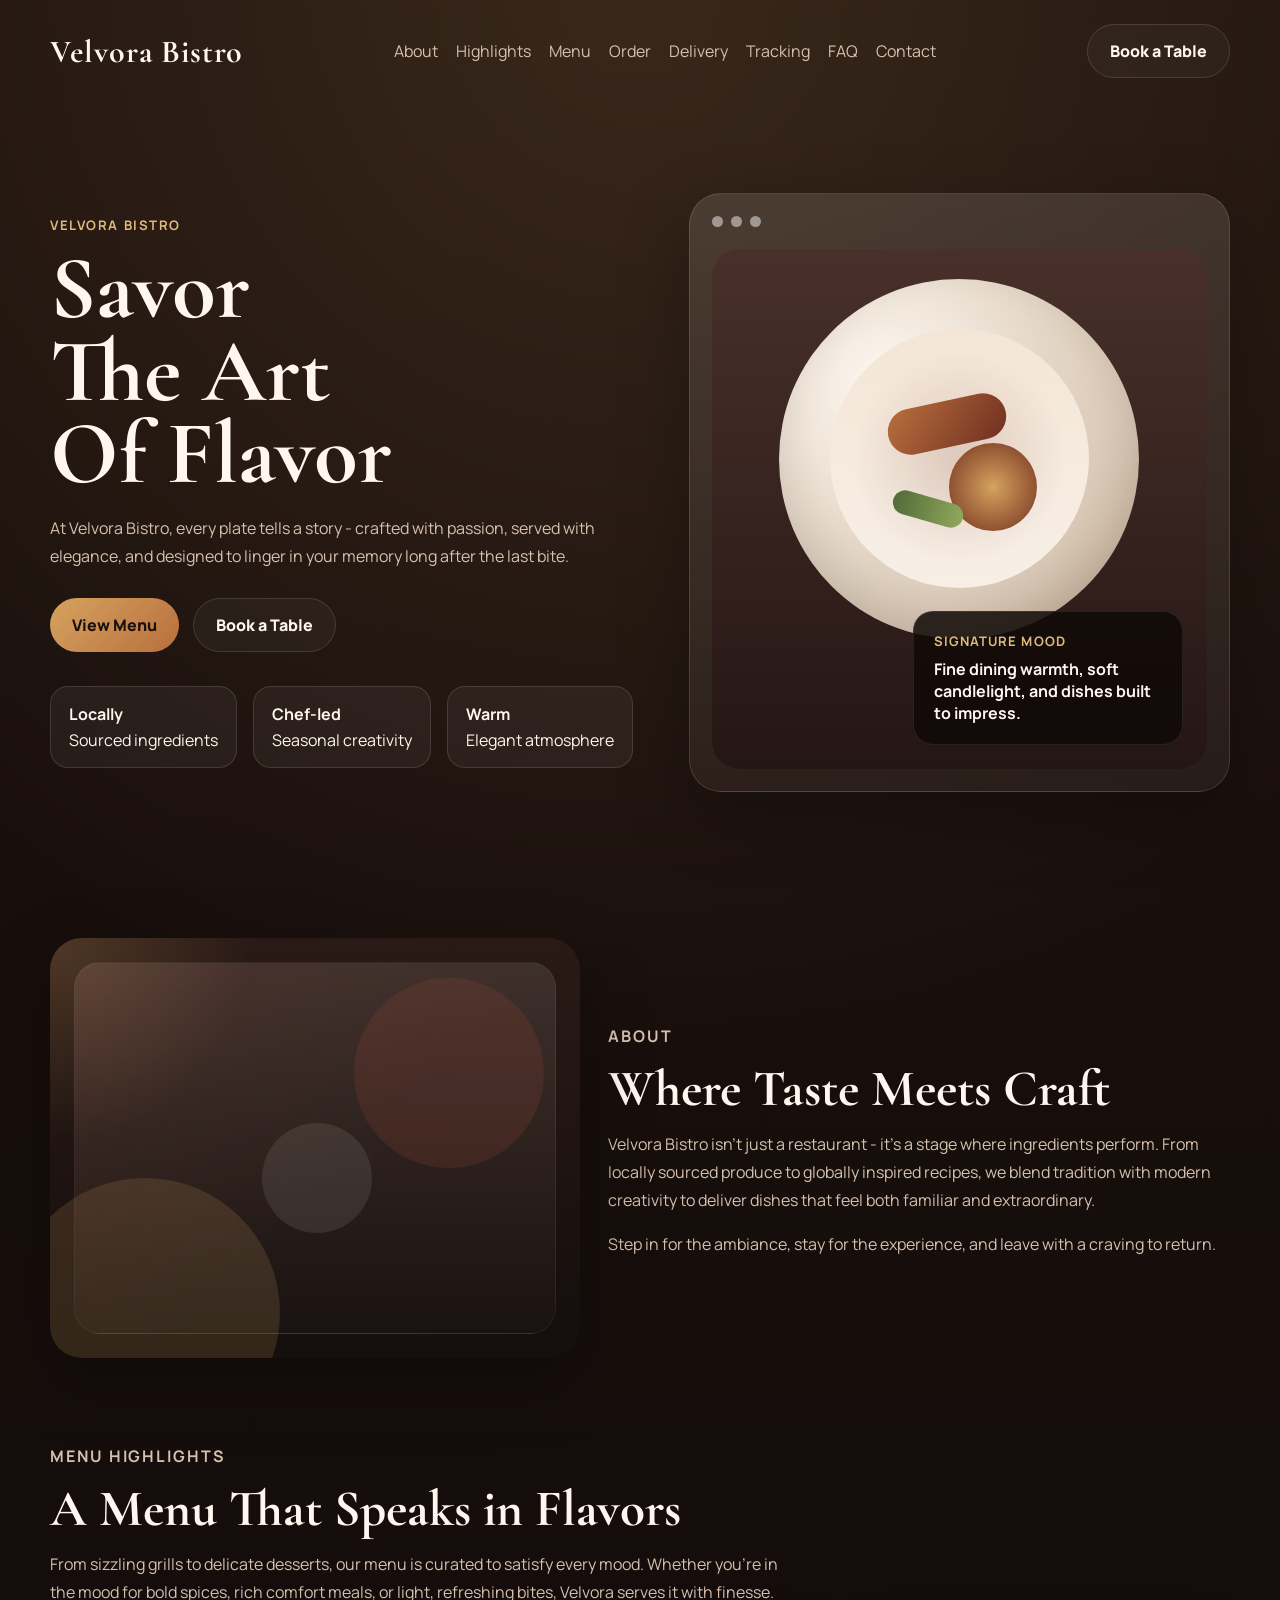
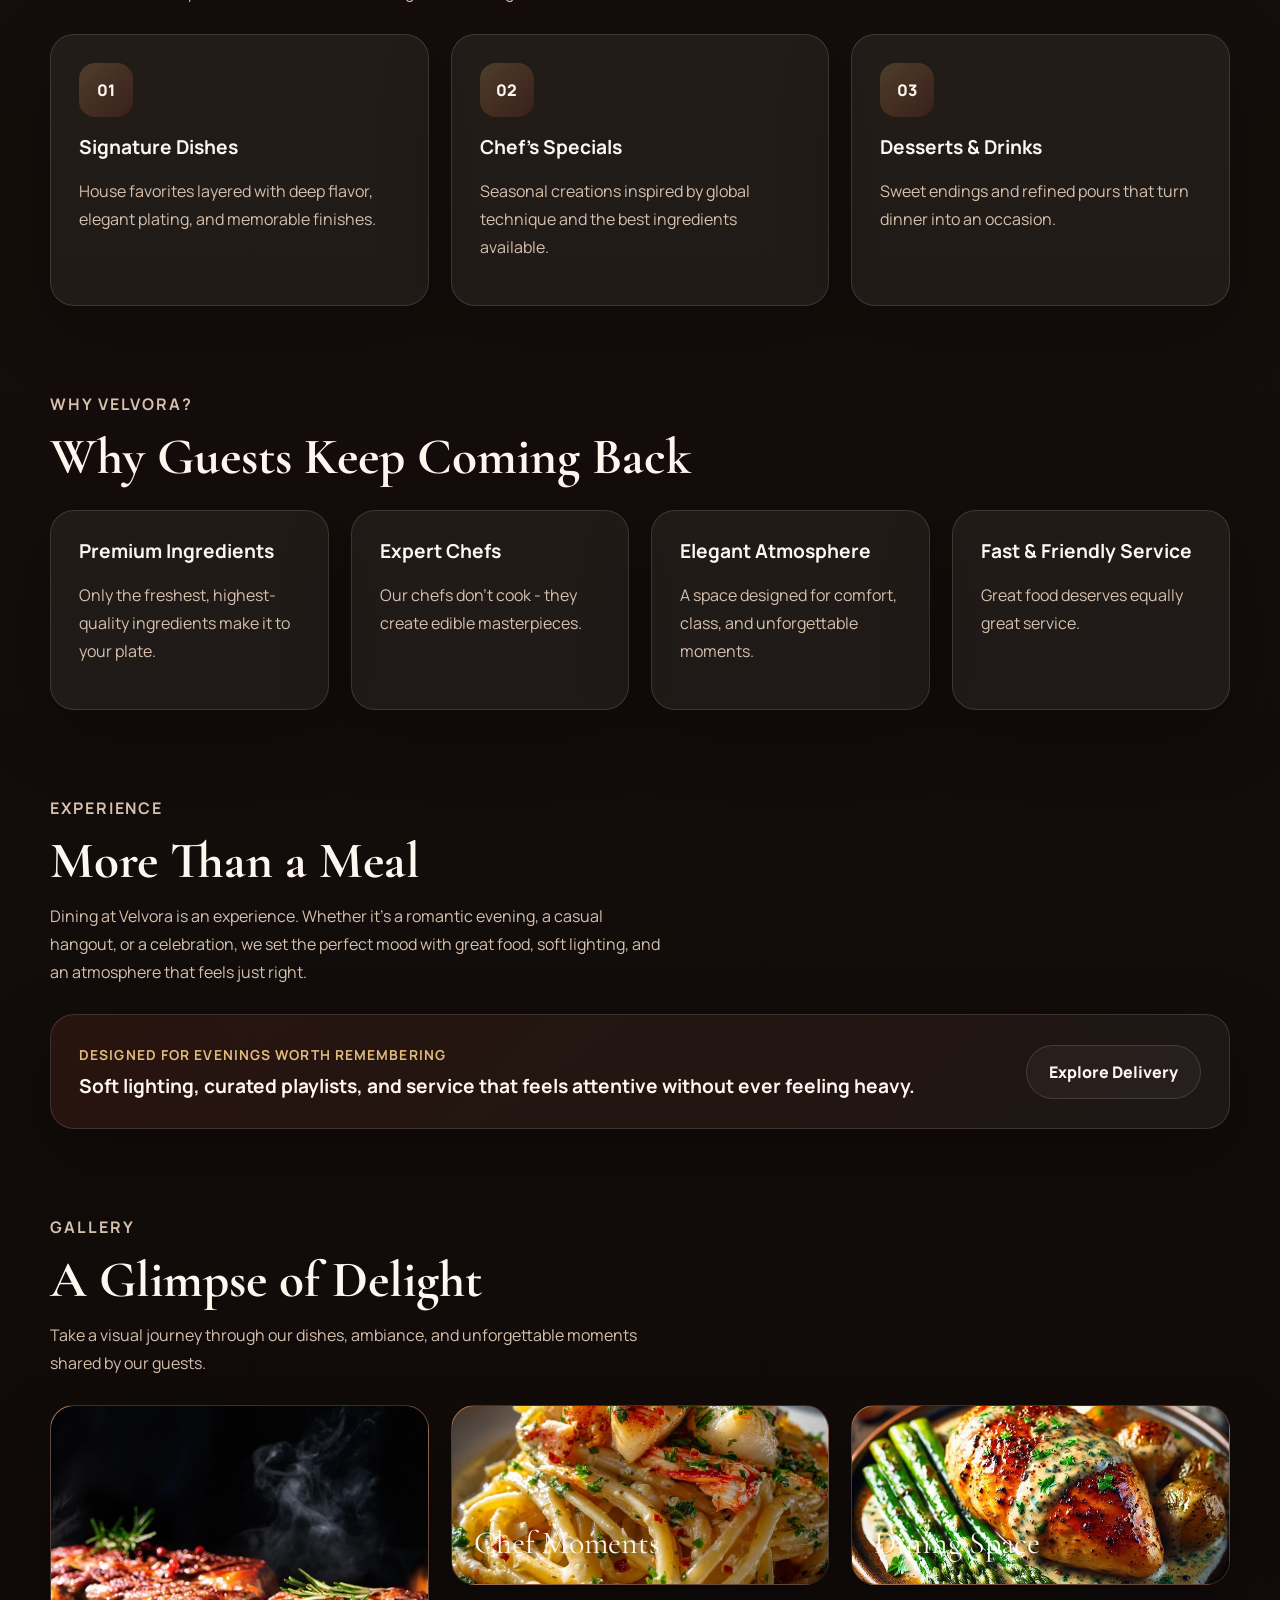
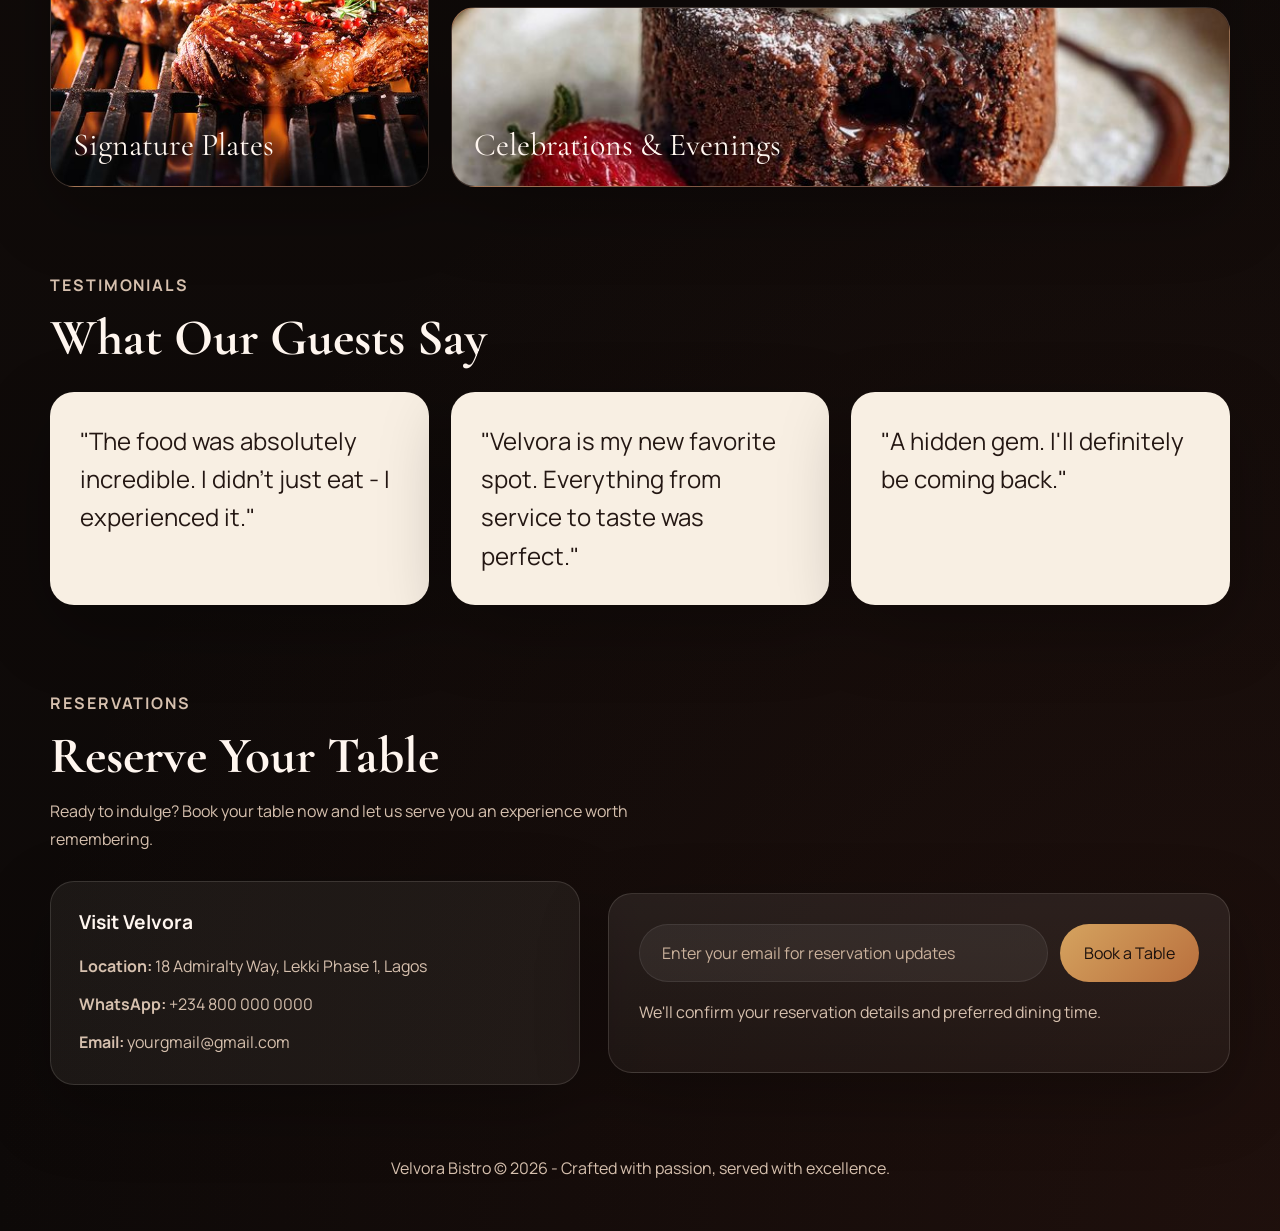
==== commit aaff5019: "Add files via upload" ====
--- a/index.html
+++ b/index.html
@@ -1,240 +1,263 @@
-<!DOCTYPE html>
-<html lang="en">
-<head>
-  <meta charset="UTF-8">
-  <meta name="viewport" content="width=device-width, initial-scale=1.0">
-  <title>Velvora Bistro | Savor The Art Of Flavor</title>
-  <link rel="preconnect" href="https://fonts.googleapis.com">
-  <link rel="preconnect" href="https://fonts.gstatic.com" crossorigin>
-  <link href="https://fonts.googleapis.com/css2?family=Cormorant+Garamond:wght@500;600;700&family=Manrope:wght@400;500;600;700;800&display=swap" rel="stylesheet">
-  <link rel="stylesheet" href="style.css">
-</head>
-<body>
-  <div class="page-shell">
-    <header class="site-header" id="top">
-      <nav class="topbar">
-        <a class="brand" href="index.html">Velvora Bistro</a>
-        <div class="nav-links">
-          <a href="#about">About</a>
-          <a href="#highlights">Highlights</a>
-          <a href="#contact">Reserve</a>
-          <a href="menu.html">Menu</a>
-          <a href="delivery.html">Delivery</a>
-        </div>
-        <a class="nav-cta" href="#contact">Book a Table</a>
-      </nav>
-
-      <section class="hero hero-restaurant">
-        <div class="hero-copy">
-          <p class="eyebrow">Velvora Bistro</p>
-          <h1>Savor The Art Of Flavor</h1>
-          <p class="hero-text">
-            At Velvora Bistro, every plate tells a story - crafted with passion, served with
-            elegance, and designed to linger in your memory long after the last bite.
-          </p>
-          <div class="hero-actions">
-            <a class="button button-primary" href="menu.html">View Menu</a>
-            <a class="button button-secondary" href="#contact">Book a Table</a>
-          </div>
-          <ul class="hero-stats" aria-label="Guest highlights">
-            <li><strong>Locally</strong><span>Sourced ingredients</span></li>
-            <li><strong>Chef-led</strong><span>Seasonal creativity</span></li>
-            <li><strong>Warm</strong><span>Elegant atmosphere</span></li>
-          </ul>
-        </div>
-
-        <div class="hero-visual" aria-label="Featured dining experience">
-          <div class="visual-card restaurant-visual">
-            <div class="visual-window">
-              <span class="visual-dot"></span>
-              <span class="visual-dot"></span>
-              <span class="visual-dot"></span>
-            </div>
-            <div class="visual-body restaurant-stage">
-              <div class="plate-card">
-                <div class="plate-rim">
-                  <div class="plate-core">
-                    <span class="garnish garnish-one"></span>
-                    <span class="garnish garnish-two"></span>
-                    <span class="garnish garnish-three"></span>
-                  </div>
-                </div>
-              </div>
-              <div class="floating-note">
-                <p>Signature Mood</p>
-                <strong>Fine dining warmth, soft candlelight, and dishes built to impress.</strong>
-              </div>
-            </div>
-          </div>
-        </div>
-      </section>
-    </header>
-
-    <main>
-      <section class="section story" id="about">
-        <div class="story-visual">
-          <div class="story-frame ambience-frame">
-            <div class="story-shape story-shape-one"></div>
-            <div class="story-shape story-shape-two"></div>
-            <div class="story-shape story-shape-three"></div>
-          </div>
-        </div>
-        <div class="story-copy">
-          <p class="eyebrow">About</p>
-          <h2>Where Taste Meets Craft</h2>
-          <p>
-            Velvora Bistro isn't just a restaurant - it's a stage where ingredients perform.
-            From locally sourced produce to globally inspired recipes, we blend tradition with
-            modern creativity to deliver dishes that feel both familiar and extraordinary.
-          </p>
-          <p>
-            Step in for the ambiance, stay for the experience, and leave with a craving to return.
-          </p>
-        </div>
-      </section>
-
-      <section class="section menu-highlight" id="highlights">
-        <div class="section-heading">
-          <p class="eyebrow">Menu Highlights</p>
-          <h2>A Menu That Speaks in Flavors</h2>
-          <p>
-            From sizzling grills to delicate desserts, our menu is curated to satisfy every mood.
-            Whether you're in the mood for bold spices, rich comfort meals, or light, refreshing
-            bites, Velvora serves it with finesse.
-          </p>
-        </div>
-        <div class="benefit-grid">
-          <article class="benefit-card">
-            <span class="card-icon">01</span>
-            <h3>Signature Dishes</h3>
-            <p>House favorites layered with deep flavor, elegant plating, and memorable finishes.</p>
-          </article>
-          <article class="benefit-card">
-            <span class="card-icon">02</span>
-            <h3>Chef's Specials</h3>
-            <p>Seasonal creations inspired by global technique and the best ingredients available.</p>
-          </article>
-          <article class="benefit-card">
-            <span class="card-icon">03</span>
-            <h3>Desserts & Drinks</h3>
-            <p>Sweet endings and refined pours that turn dinner into an occasion.</p>
-          </article>
-        </div>
-      </section>
-
-      <section class="section why-us" id="why-us">
-        <div class="section-heading">
-          <p class="eyebrow">Why Velvora?</p>
-          <h2>Why Guests Keep Coming Back</h2>
-        </div>
-        <div class="feature-grid">
-          <article class="feature-card">
-            <h3>Premium Ingredients</h3>
-            <p>Only the freshest, highest-quality ingredients make it to your plate.</p>
-          </article>
-          <article class="feature-card">
-            <h3>Expert Chefs</h3>
-            <p>Our chefs don't cook - they create edible masterpieces.</p>
-          </article>
-          <article class="feature-card">
-            <h3>Elegant Atmosphere</h3>
-            <p>A space designed for comfort, class, and unforgettable moments.</p>
-          </article>
-          <article class="feature-card">
-            <h3>Fast & Friendly Service</h3>
-            <p>Great food deserves equally great service.</p>
-          </article>
-        </div>
-      </section>
-
-      <section class="section experience-section" id="experience">
-        <div class="section-heading narrow">
-          <p class="eyebrow">Experience</p>
-          <h2>More Than a Meal</h2>
-          <p>
-            Dining at Velvora is an experience. Whether it's a romantic evening, a casual
-            hangout, or a celebration, we set the perfect mood with great food, soft lighting,
-            and an atmosphere that feels just right.
-          </p>
-        </div>
-        <div class="experience-panel">
-          <div>
-            <span class="experience-kicker">Designed for evenings worth remembering</span>
-            <h3>Soft lighting, curated playlists, and service that feels attentive without ever feeling heavy.</h3>
-          </div>
-          <a class="button button-secondary" href="delivery.html">Explore Delivery</a>
-        </div>
-      </section>
-
-      <section class="section gallery-section" id="gallery">
-        <div class="section-heading narrow">
-          <p class="eyebrow">Gallery</p>
-          <h2>A Glimpse of Delight</h2>
-          <p>
-            Take a visual journey through our dishes, ambiance, and unforgettable moments shared
-            by our guests.
-          </p>
-        </div>
-        <div class="gallery-grid">
-          <article class="gallery-card gallery-tall"><span>Signature Plates</span></article>
-          <article class="gallery-card"><span>Chef Moments</span></article>
-          <article class="gallery-card"><span>Dining Space</span></article>
-          <article class="gallery-card gallery-wide"><span>Celebrations & Evenings</span></article>
-        </div>
-      </section>
-
-      <section class="section proof" id="testimonials">
-        <div class="section-heading narrow">
-          <p class="eyebrow">Testimonials</p>
-          <h2>What Our Guests Say</h2>
-        </div>
-        <div class="testimonial-grid">
-          <article class="testimonial-card">
-            <p class="quote">"The food was absolutely incredible. I didn't just eat - I experienced it."</p>
-          </article>
-          <article class="testimonial-card">
-            <p class="quote">"Velvora is my new favorite spot. Everything from service to taste was perfect."</p>
-          </article>
-          <article class="testimonial-card">
-            <p class="quote">"A hidden gem. I'll definitely be coming back."</p>
-          </article>
-        </div>
-      </section>
-
-      <section class="section contact-section" id="contact">
-        <div class="section-heading narrow">
-          <p class="eyebrow">Reservations</p>
-          <h2>Reserve Your Table</h2>
-          <p>
-            Ready to indulge? Book your table now and let us serve you an experience worth remembering.
-          </p>
-        </div>
-        <div class="contact-layout">
-          <div class="contact-card">
-            <h3>Visit Velvora</h3>
-            <ul class="contact-list">
-              <li><strong>Location:</strong> Your address here</li>
-              <li><strong>Phone:</strong> Your number</li>
-              <li><strong>Email:</strong> Your email</li>
-            </ul>
-          </div>
-          <div class="cta-panel">
-            <form class="cta-form">
-              <label class="sr-only" for="reservation-email">Email address</label>
-              <input id="reservation-email" name="email" type="email" placeholder="Enter your email for reservation updates">
-              <button type="submit">Book a Table</button>
-            </form>
-            <p class="cta-note">We'll confirm your reservation details and preferred dining time.</p>
-          </div>
-        </div>
-      </section>
-    </main>
-
-    <footer class="site-footer">
-      <p>Velvora Bistro &copy; 2026 - Crafted with passion, served with excellence.</p>
-    </footer>
-  </div>
-
-  <script src="script.js"></script>
-</body>
-</html>
+<!DOCTYPE html>
+<html lang="en">
+<head>
+  <meta charset="UTF-8">
+  <meta name="viewport" content="width=device-width, initial-scale=1.0">
+  <title>Velvora Bistro | Savor The Art Of Flavor</title>
+  <link rel="preconnect" href="https://fonts.googleapis.com">
+  <link rel="preconnect" href="https://fonts.gstatic.com" crossorigin>
+  <link href="https://fonts.googleapis.com/css2?family=Cormorant+Garamond:wght@500;600;700&family=Manrope:wght@400;500;600;700;800&display=swap" rel="stylesheet">
+  <link rel="stylesheet" href="style.css">
+</head>
+<body>
+  <div class="page-shell">
+    <header class="site-header" id="top">
+      <nav class="topbar">
+        <a class="brand" href="index.html">Velvora Bistro</a>
+        <div class="nav-cluster">
+          <div class="nav-links">
+            <a href="#about">About</a>
+            <a href="#highlights">Highlights</a>
+            <a href="menu.html">Menu</a>
+            <a href="order.html">Order</a>
+            <a href="delivery.html">Delivery</a>
+            <a href="tracking.html">Tracking</a>
+            <a href="faq.html">FAQ</a>
+            <a href="#contact">Contact</a>
+          </div>
+          <button class="menu-toggle" type="button" aria-label="Open navigation" aria-expanded="false">
+            <span></span>
+            <span></span>
+            <span></span>
+          </button>
+        </div>
+        <a class="nav-cta" href="#contact">Book a Table</a>
+      </nav>
+      <div class="nav-overlay"></div>
+
+      <section class="hero hero-restaurant">
+        <div class="hero-copy">
+          <p class="eyebrow">Velvora Bistro</p>
+          <h1>Savor The Art Of Flavor</h1>
+          <p class="hero-text">
+            At Velvora Bistro, every plate tells a story - crafted with passion, served with
+            elegance, and designed to linger in your memory long after the last bite.
+          </p>
+          <div class="hero-actions">
+            <a class="button button-primary" href="menu.html">View Menu</a>
+            <a class="button button-secondary" href="#contact">Book a Table</a>
+          </div>
+          <ul class="hero-stats" aria-label="Guest highlights">
+            <li><strong>Locally</strong><span>Sourced ingredients</span></li>
+            <li><strong>Chef-led</strong><span>Seasonal creativity</span></li>
+            <li><strong>Warm</strong><span>Elegant atmosphere</span></li>
+          </ul>
+        </div>
+
+        <div class="hero-visual" aria-label="Featured dining experience">
+          <div class="visual-card restaurant-visual">
+            <div class="visual-window">
+              <span class="visual-dot"></span>
+              <span class="visual-dot"></span>
+              <span class="visual-dot"></span>
+            </div>
+            <div class="visual-body restaurant-stage">
+              <div class="plate-card">
+                <div class="plate-rim">
+                  <div class="plate-core">
+                    <span class="garnish garnish-one"></span>
+                    <span class="garnish garnish-two"></span>
+                    <span class="garnish garnish-three"></span>
+                  </div>
+                </div>
+              </div>
+              <div class="floating-note">
+                <p>Signature Mood</p>
+                <strong>Fine dining warmth, soft candlelight, and dishes built to impress.</strong>
+              </div>
+            </div>
+          </div>
+        </div>
+      </section>
+    </header>
+
+    <main>
+      <section class="section story" id="about">
+        <div class="story-visual">
+          <div class="story-frame ambience-frame">
+            <div class="story-shape story-shape-one"></div>
+            <div class="story-shape story-shape-two"></div>
+            <div class="story-shape story-shape-three"></div>
+          </div>
+        </div>
+        <div class="story-copy">
+          <p class="eyebrow">About</p>
+          <h2>Where Taste Meets Craft</h2>
+          <p>
+            Velvora Bistro isn't just a restaurant - it's a stage where ingredients perform.
+            From locally sourced produce to globally inspired recipes, we blend tradition with
+            modern creativity to deliver dishes that feel both familiar and extraordinary.
+          </p>
+          <p>
+            Step in for the ambiance, stay for the experience, and leave with a craving to return.
+          </p>
+        </div>
+      </section>
+
+      <section class="section menu-highlight" id="highlights">
+        <div class="section-heading">
+          <p class="eyebrow">Menu Highlights</p>
+          <h2>A Menu That Speaks in Flavors</h2>
+          <p>
+            From sizzling grills to delicate desserts, our menu is curated to satisfy every mood.
+            Whether you're in the mood for bold spices, rich comfort meals, or light, refreshing
+            bites, Velvora serves it with finesse.
+          </p>
+        </div>
+        <div class="benefit-grid">
+          <article class="benefit-card">
+            <span class="card-icon">01</span>
+            <h3>Signature Dishes</h3>
+            <p>House favorites layered with deep flavor, elegant plating, and memorable finishes.</p>
+          </article>
+          <article class="benefit-card">
+            <span class="card-icon">02</span>
+            <h3>Chef's Specials</h3>
+            <p>Seasonal creations inspired by global technique and the best ingredients available.</p>
+          </article>
+          <article class="benefit-card">
+            <span class="card-icon">03</span>
+            <h3>Desserts & Drinks</h3>
+            <p>Sweet endings and refined pours that turn dinner into an occasion.</p>
+          </article>
+        </div>
+      </section>
+
+      <section class="section why-us" id="why-us">
+        <div class="section-heading">
+          <p class="eyebrow">Why Velvora?</p>
+          <h2>Why Guests Keep Coming Back</h2>
+        </div>
+        <div class="feature-grid">
+          <article class="feature-card">
+            <h3>Premium Ingredients</h3>
+            <p>Only the freshest, highest-quality ingredients make it to your plate.</p>
+          </article>
+          <article class="feature-card">
+            <h3>Expert Chefs</h3>
+            <p>Our chefs don't cook - they create edible masterpieces.</p>
+          </article>
+          <article class="feature-card">
+            <h3>Elegant Atmosphere</h3>
+            <p>A space designed for comfort, class, and unforgettable moments.</p>
+          </article>
+          <article class="feature-card">
+            <h3>Fast & Friendly Service</h3>
+            <p>Great food deserves equally great service.</p>
+          </article>
+        </div>
+      </section>
+
+      <section class="section experience-section" id="experience">
+        <div class="section-heading narrow">
+          <p class="eyebrow">Experience</p>
+          <h2>More Than a Meal</h2>
+          <p>
+            Dining at Velvora is an experience. Whether it's a romantic evening, a casual
+            hangout, or a celebration, we set the perfect mood with great food, soft lighting,
+            and an atmosphere that feels just right.
+          </p>
+        </div>
+        <div class="experience-panel">
+          <div>
+            <span class="experience-kicker">Designed for evenings worth remembering</span>
+            <h3>Soft lighting, curated playlists, and service that feels attentive without ever feeling heavy.</h3>
+          </div>
+          <a class="button button-secondary" href="delivery.html">Explore Delivery</a>
+        </div>
+      </section>
+
+      <section class="section gallery-section" id="gallery">
+        <div class="section-heading narrow">
+          <p class="eyebrow">Gallery</p>
+          <h2>A Glimpse of Delight</h2>
+          <p>
+            Take a visual journey through our dishes, ambiance, and unforgettable moments shared
+            by our guests.
+          </p>
+        </div>
+        <div class="gallery-grid">
+          <article class="gallery-card gallery-tall">
+            <img src="images/Velvora Flame Steak.jpg" alt="Velvora Flame Steak plating">
+            <span>Signature Plates</span>
+          </article>
+          <article class="gallery-card">
+            <img src="images/saffron lobster linguine.jpg" alt="Saffron Lobster Linguine">
+            <span>Chef Moments</span>
+          </article>
+          <article class="gallery-card">
+            <img src="images/velvet herb chicken.jpg" alt="Velvet Herb Chicken">
+            <span>Dining Space</span>
+          </article>
+          <article class="gallery-card gallery-wide">
+            <img src="images/molten cocoa crown.jpg" alt="Molten Cocoa Crown dessert">
+            <span>Celebrations & Evenings</span>
+          </article>
+        </div>
+      </section>
+
+      <section class="section proof" id="testimonials">
+        <div class="section-heading narrow">
+          <p class="eyebrow">Testimonials</p>
+          <h2>What Our Guests Say</h2>
+        </div>
+        <div class="testimonial-grid">
+          <article class="testimonial-card">
+            <p class="quote">"The food was absolutely incredible. I didn't just eat - I experienced it."</p>
+          </article>
+          <article class="testimonial-card">
+            <p class="quote">"Velvora is my new favorite spot. Everything from service to taste was perfect."</p>
+          </article>
+          <article class="testimonial-card">
+            <p class="quote">"A hidden gem. I'll definitely be coming back."</p>
+          </article>
+        </div>
+      </section>
+
+      <section class="section contact-section" id="contact">
+        <div class="section-heading narrow">
+          <p class="eyebrow">Reservations</p>
+          <h2>Reserve Your Table</h2>
+          <p>
+            Ready to indulge? Book your table now and let us serve you an experience worth remembering.
+          </p>
+        </div>
+        <div class="contact-layout">
+          <div class="contact-card">
+            <h3>Visit Velvora</h3>
+            <ul class="contact-list">
+              <li><strong>Location:</strong> 18 Admiralty Way, Lekki Phase 1, Lagos</li>
+              <li><strong>WhatsApp:</strong> +234 800 000 0000</li>
+              <li><strong>Email:</strong> yourgmail@gmail.com</li>
+            </ul>
+          </div>
+          <div class="cta-panel">
+            <form class="cta-form">
+              <label class="sr-only" for="reservation-email">Email address</label>
+              <input id="reservation-email" name="email" type="email" placeholder="Enter your email for reservation updates">
+              <button type="submit">Book a Table</button>
+            </form>
+            <p class="cta-note">We'll confirm your reservation details and preferred dining time.</p>
+          </div>
+        </div>
+      </section>
+    </main>
+
+    <footer class="site-footer">
+      <p>Velvora Bistro &copy; 2026 - Crafted with passion, served with excellence.</p>
+    </footer>
+  </div>
+
+  <script src="script.js"></script>
+</body>
+</html>
--- a/style.css
+++ b/style.css
@@ -1,852 +1,1232 @@
-:root {
-  --bg: #120c0a;
-  --bg-soft: #241614;
-  --bg-card: rgba(255, 248, 239, 0.08);
-  --surface: #f8efe3;
-  --surface-muted: #e4d3bf;
-  --text: #fff6ef;
-  --text-dark: #241713;
-  --muted: #d6c0ae;
-  --line: rgba(255, 246, 239, 0.13);
-  --accent: #d5a35f;
-  --accent-strong: #b96f3d;
-  --accent-deep: #6f2f21;
-  --shadow: 0 24px 70px rgba(0, 0, 0, 0.28);
-  --radius-xl: 32px;
-  --radius-lg: 24px;
-  --radius-md: 18px;
-  --content-width: 1180px;
-}
-
-* {
-  box-sizing: border-box;
-}
-
-html {
-  scroll-behavior: smooth;
-}
-
-body {
-  margin: 0;
-  min-height: 100vh;
-  font-family: "Manrope", sans-serif;
-  color: var(--text);
-  background:
-    radial-gradient(circle at top, rgba(213, 163, 95, 0.16), transparent 24%),
-    radial-gradient(circle at bottom right, rgba(111, 47, 33, 0.18), transparent 28%),
-    linear-gradient(180deg, #1b100d 0%, #120c0a 55%, #0d0908 100%);
-}
-
-body::before {
-  content: "";
-  position: fixed;
-  inset: 0;
-  background:
-    linear-gradient(rgba(255, 255, 255, 0.025) 1px, transparent 1px),
-    linear-gradient(90deg, rgba(255, 255, 255, 0.025) 1px, transparent 1px);
-  background-size: 42px 42px;
-  opacity: 0.25;
-  pointer-events: none;
-}
-
-a {
-  color: inherit;
-}
-
-.page-shell {
-  width: min(calc(100% - 32px), var(--content-width));
-  margin: 0 auto;
-  position: relative;
-  z-index: 1;
-}
-
-.site-header,
-.section,
-.site-footer {
-  animation: rise 0.8s ease both;
-}
-
-.topbar {
-  display: flex;
-  justify-content: space-between;
-  align-items: center;
-  gap: 18px;
-  padding: 24px 0 18px;
-}
-
-.brand {
-  text-decoration: none;
-  font-family: "Cormorant Garamond", serif;
-  font-size: 2rem;
-  font-weight: 700;
-  letter-spacing: 0.03em;
-}
-
-.nav-links {
-  display: flex;
-  gap: 18px;
-  flex-wrap: wrap;
-}
-
-.nav-links a,
-.nav-cta,
-.button {
-  text-decoration: none;
-}
-
-.nav-links a {
-  color: var(--muted);
-  transition: color 0.2s ease;
-}
-
-.nav-links a:hover {
-  color: var(--text);
-}
-
-.nav-cta,
-.button {
-  display: inline-flex;
-  align-items: center;
-  justify-content: center;
-  min-height: 54px;
-  padding: 0 22px;
-  border-radius: 999px;
-  font-weight: 800;
-  transition: transform 0.2s ease, background-color 0.2s ease, color 0.2s ease;
-}
-
-.nav-cta {
-  border: 1px solid var(--line);
-  background: rgba(255, 255, 255, 0.03);
-}
-
-.nav-cta:hover,
-.button:hover,
-.cta-form button:hover {
-  transform: translateY(-2px);
-}
-
-.hero {
-  display: grid;
-  grid-template-columns: 1.05fr 0.95fr;
-  gap: 40px;
-  align-items: center;
-  padding: 48px 0 56px;
-}
-
-.hero-restaurant {
-  min-height: calc(100vh - 100px);
-}
-
-.eyebrow {
-  margin: 0 0 14px;
-  color: #e0ba7c;
-  font-size: 0.82rem;
-  font-weight: 700;
-  letter-spacing: 0.12em;
-  text-transform: uppercase;
-}
-
-h1,
-h2,
-h3 {
-  margin: 0;
-}
-
-h1,
-h2,
-.brand {
-  font-family: "Cormorant Garamond", serif;
-}
-
-h1 {
-  font-size: clamp(3.2rem, 7vw, 6.4rem);
-  line-height: 0.92;
-  max-width: 8ch;
-}
-
-h2 {
-  font-size: clamp(2.3rem, 4vw, 4rem);
-  line-height: 0.98;
-}
-
-h3 {
-  font-size: 1.2rem;
-  line-height: 1.35;
-}
-
-.hero-text,
-.section-heading p,
-.story-copy p,
-.benefit-card p,
-.feature-card p,
-.experience-panel p,
-.cta-note,
-.contact-list li,
-.menu-card p,
-.delivery-card p {
-  color: var(--muted);
-  font-size: 1rem;
-  line-height: 1.75;
-}
-
-.hero-text {
-  max-width: 58ch;
-  margin: 18px 0 28px;
-}
-
-.hero-actions {
-  display: flex;
-  gap: 14px;
-  flex-wrap: wrap;
-}
-
-.button-primary,
-.cta-form button {
-  background: linear-gradient(135deg, var(--accent), var(--accent-strong));
-  color: #1a100d;
-}
-
-.button-secondary {
-  background: rgba(255, 255, 255, 0.04);
-  border: 1px solid var(--line);
-  color: var(--text);
-}
-
-.hero-stats {
-  list-style: none;
-  display: flex;
-  gap: 16px;
-  flex-wrap: wrap;
-  margin: 34px 0 0;
-  padding: 0;
-}
-
-.hero-stats li,
-.feature-card,
-.gallery-card {
-  border: 1px solid var(--line);
-  background: rgba(255, 248, 239, 0.05);
-  backdrop-filter: blur(14px);
-}
-
-.hero-stats li {
-  min-width: 150px;
-  padding: 16px 18px;
-  border-radius: var(--radius-md);
-}
-
-.hero-stats strong {
-  display: block;
-  margin-bottom: 4px;
-  color: var(--text);
-}
-
-.visual-card,
-.benefit-card,
-.testimonial-card,
-.story-frame,
-.experience-panel,
-.cta-panel,
-.contact-card,
-.feature-card,
-.gallery-card,
-.menu-card,
-.delivery-card {
-  box-shadow: var(--shadow);
-}
-
-.visual-card {
-  padding: 22px;
-  border-radius: var(--radius-xl);
-  background: linear-gradient(180deg, rgba(255, 248, 239, 0.12), rgba(255, 248, 239, 0.05));
-  border: 1px solid var(--line);
-}
-
-.visual-window {
-  display: flex;
-  gap: 8px;
-  margin-bottom: 22px;
-}
-
-.visual-dot {
-  width: 11px;
-  height: 11px;
-  border-radius: 50%;
-  background: rgba(255, 255, 255, 0.48);
-}
-
-.visual-body {
-  position: relative;
-  overflow: hidden;
-  border-radius: 28px;
-}
-
-.restaurant-stage {
-  min-height: 520px;
-  padding: 30px;
-  background:
-    radial-gradient(circle at 50% 38%, rgba(255, 255, 255, 0.08), transparent 22%),
-    linear-gradient(180deg, #49302a 0%, #241614 100%);
-}
-
-.plate-card {
-  height: 100%;
-  display: grid;
-  place-items: center;
-}
-
-.plate-rim {
-  width: min(360px, 100%);
-  aspect-ratio: 1;
-  display: grid;
-  place-items: center;
-  border-radius: 50%;
-  background: radial-gradient(circle at 30% 30%, #fff9f1, #d6c4b1 70%, #baa089 100%);
-  box-shadow: inset 0 -18px 40px rgba(0, 0, 0, 0.1);
-}
-
-.plate-core {
-  width: 72%;
-  height: 72%;
-  border-radius: 50%;
-  position: relative;
-  background:
-    radial-gradient(circle at 50% 50%, rgba(111, 47, 33, 0.18), transparent 58%),
-    linear-gradient(180deg, #f4e6d6, #f7efe6);
-}
-
-.garnish {
-  position: absolute;
-  border-radius: 999px;
-}
-
-.garnish-one {
-  width: 120px;
-  height: 46px;
-  top: 28%;
-  left: 22%;
-  background: linear-gradient(135deg, #b96f3d, #6f2f21);
-  transform: rotate(-12deg);
-}
-
-.garnish-two {
-  width: 88px;
-  height: 88px;
-  right: 20%;
-  bottom: 22%;
-  background: radial-gradient(circle, #d5a35f, #8e5030 72%);
-}
-
-.garnish-three {
-  width: 72px;
-  height: 24px;
-  bottom: 26%;
-  left: 24%;
-  background: linear-gradient(90deg, #516b3a, #90a85b);
-  transform: rotate(16deg);
-}
-
-.floating-note {
-  position: absolute;
-  right: 24px;
-  bottom: 24px;
-  width: min(270px, calc(100% - 48px));
-  padding: 20px;
-  border-radius: 20px;
-  border: 1px solid rgba(255, 255, 255, 0.09);
-  background: rgba(17, 10, 8, 0.86);
-}
-
-.floating-note p {
-  margin: 0 0 8px;
-  color: #e0ba7c;
-  font-size: 0.82rem;
-  font-weight: 700;
-  letter-spacing: 0.08em;
-  text-transform: uppercase;
-}
-
-.section {
-  padding: 42px 0;
-}
-
-.section-heading {
-  max-width: 740px;
-  margin-bottom: 28px;
-}
-
-.section-heading.narrow {
-  max-width: 620px;
-}
-
-.story,
-.contact-layout {
-  display: grid;
-  grid-template-columns: 0.92fr 1.08fr;
-  gap: 28px;
-  align-items: center;
-}
-
-.story-frame {
-  min-height: 420px;
-  position: relative;
-  overflow: hidden;
-  border-radius: var(--radius-xl);
-  background:
-    radial-gradient(circle at top left, rgba(213, 163, 95, 0.22), transparent 30%),
-    linear-gradient(180deg, #2a1a16 0%, #140e0c 100%);
-}
-
-.ambience-frame::after {
-  content: "";
-  position: absolute;
-  inset: 24px;
-  border-radius: 26px;
-  background:
-    linear-gradient(180deg, rgba(255, 248, 239, 0.1), rgba(255, 248, 239, 0.02)),
-    linear-gradient(135deg, rgba(111, 47, 33, 0.2), transparent 55%);
-  border: 1px solid rgba(255, 255, 255, 0.05);
-}
-
-.story-shape {
-  position: absolute;
-  border-radius: 999px;
-  opacity: 0.9;
-}
-
-.story-shape-one {
-  width: 270px;
-  height: 270px;
-  left: -40px;
-  bottom: -90px;
-  background: rgba(213, 163, 95, 0.18);
-}
-
-.story-shape-two {
-  width: 190px;
-  height: 190px;
-  top: 40px;
-  right: 36px;
-  background: rgba(111, 47, 33, 0.32);
-}
-
-.story-shape-three {
-  width: 110px;
-  height: 110px;
-  top: 44%;
-  left: 40%;
-  background: rgba(255, 248, 239, 0.1);
-}
-
-.benefit-grid,
-.feature-grid,
-.testimonial-grid,
-.gallery-grid,
-.menu-grid,
-.delivery-grid {
-  display: grid;
-  gap: 22px;
-}
-
-.benefit-grid {
-  grid-template-columns: repeat(3, minmax(0, 1fr));
-}
-
-.feature-grid {
-  grid-template-columns: repeat(4, minmax(0, 1fr));
-}
-
-.testimonial-grid {
-  grid-template-columns: repeat(3, minmax(0, 1fr));
-}
-
-.gallery-grid {
-  grid-template-columns: repeat(3, minmax(0, 1fr));
-  grid-auto-rows: 180px;
-}
-
-.menu-grid {
-  grid-template-columns: repeat(2, minmax(0, 1fr));
-}
-
-.delivery-grid {
-  grid-template-columns: repeat(3, minmax(0, 1fr));
-}
-
-.benefit-card,
-.feature-card,
-.contact-card,
-.menu-card,
-.delivery-card {
-  padding: 28px;
-  border-radius: var(--radius-lg);
-  border: 1px solid var(--line);
-  background: rgba(255, 248, 239, 0.06);
-}
-
-.menu-link {
-  display: block;
-  color: inherit;
-  text-decoration: none;
-}
-
-.menu-link .menu-card {
-  height: 100%;
-  transition: transform 0.2s ease, border-color 0.2s ease, background-color 0.2s ease;
-}
-
-.menu-link:hover .menu-card {
-  transform: translateY(-4px);
-  border-color: rgba(213, 163, 95, 0.45);
-  background: rgba(255, 248, 239, 0.09);
-}
-
-.card-icon {
-  display: inline-flex;
-  align-items: center;
-  justify-content: center;
-  width: 54px;
-  height: 54px;
-  margin-bottom: 18px;
-  border-radius: 16px;
-  background: linear-gradient(135deg, rgba(213, 163, 95, 0.25), rgba(111, 47, 33, 0.3));
-  font-weight: 800;
-}
-
-.experience-panel {
-  display: flex;
-  justify-content: space-between;
-  align-items: center;
-  gap: 22px;
-  padding: 28px;
-  border: 1px solid var(--line);
-  border-radius: var(--radius-lg);
-  background: linear-gradient(135deg, rgba(111, 47, 33, 0.24), rgba(255, 248, 239, 0.05));
-}
-
-.experience-kicker,
-.menu-tag,
-.delivery-tag {
-  display: inline-block;
-  margin-bottom: 10px;
-  color: #e0ba7c;
-  font-size: 0.86rem;
-  font-weight: 700;
-  letter-spacing: 0.08em;
-  text-transform: uppercase;
-}
-
-.gallery-card {
-  position: relative;
-  overflow: hidden;
-  border-radius: var(--radius-lg);
-  display: flex;
-  align-items: end;
-  padding: 22px;
-  font-family: "Cormorant Garamond", serif;
-  font-size: 2rem;
-  background:
-    linear-gradient(180deg, transparent, rgba(18, 12, 10, 0.82)),
-    radial-gradient(circle at top left, rgba(213, 163, 95, 0.35), transparent 36%),
-    linear-gradient(135deg, #7b4630, #2a1a16);
-}
-
-.gallery-tall {
-  grid-row: span 2;
-}
-
-.gallery-wide {
-  grid-column: span 2;
-}
-
-.testimonial-card {
-  padding: 30px;
-  border-radius: var(--radius-lg);
-  background: var(--surface);
-  color: var(--text-dark);
-}
-
-.quote {
-  margin: 0;
-  font-size: clamp(1.15rem, 2vw, 1.5rem);
-  line-height: 1.6;
-  color: var(--text-dark);
-}
-
-.contact-list {
-  list-style: none;
-  margin: 16px 0 0;
-  padding: 0;
-}
-
-.contact-list li + li {
-  margin-top: 10px;
-}
-
-.cta-panel {
-  padding: 30px;
-  border-radius: var(--radius-lg);
-  border: 1px solid var(--line);
-  background: linear-gradient(180deg, rgba(255, 248, 239, 0.08), rgba(255, 248, 239, 0.04));
-}
-
-.cta-form {
-  display: flex;
-  gap: 12px;
-}
-
-.cta-form input,
-.cta-form button {
-  min-height: 58px;
-  border-radius: 999px;
-  font: inherit;
-  border: 0;
-}
-
-.cta-form input {
-  flex: 1;
-  padding: 0 22px;
-  color: var(--text);
-  outline: none;
-  border: 1px solid rgba(255, 255, 255, 0.08);
-  background: rgba(255, 255, 255, 0.06);
-}
-
-.cta-form input::placeholder {
-  color: #cbb29c;
-}
-
-.cta-form button {
-  padding: 0 24px;
-  cursor: pointer;
-}
-
-.page-hero {
-  padding: 70px 0 34px;
-}
-
-.page-intro {
-  max-width: 720px;
-}
-
-.dish-hero {
-  display: grid;
-  grid-template-columns: 1fr 1fr;
-  gap: 28px;
-  align-items: center;
-  padding: 40px 0 30px;
-}
-
-.dish-image-card,
-.dish-copy-card,
-.dish-info-card {
-  border: 1px solid var(--line);
-  border-radius: var(--radius-xl);
-  background: rgba(255, 248, 239, 0.06);
-  box-shadow: var(--shadow);
-}
-
-.dish-image-card {
-  overflow: hidden;
-  min-height: 480px;
-}
-
-.dish-image-card img {
-  display: block;
-  width: 100%;
-  height: 100%;
-  object-fit: cover;
-}
-
-.dish-copy-card {
-  padding: 34px;
-}
-
-.dish-price {
-  display: inline-flex;
-  margin: 18px 0 16px;
-  padding: 12px 16px;
-  border-radius: 999px;
-  background: rgba(213, 163, 95, 0.16);
-  color: #f4d5a7;
-  font-weight: 800;
-}
-
-.dish-description {
-  color: var(--muted);
-  line-height: 1.8;
-}
-
-.dish-meta {
-  display: grid;
-  grid-template-columns: repeat(3, minmax(0, 1fr));
-  gap: 18px;
-  margin-top: 28px;
-}
-
-.dish-info-card {
-  padding: 22px;
-}
-
-.dish-info-card strong {
-  display: block;
-  margin-bottom: 8px;
-  color: #f4d5a7;
-}
-
-.dish-info-card p {
-  margin: 0;
-  color: var(--muted);
-  line-height: 1.7;
-}
-
-.dish-actions {
-  display: flex;
-  gap: 14px;
-  flex-wrap: wrap;
-  margin-top: 28px;
-}
-
-.menu-card-header,
-.delivery-card-header {
-  display: flex;
-  justify-content: space-between;
-  gap: 16px;
-  align-items: start;
-  margin-bottom: 12px;
-}
-
-.price-pill,
-.delivery-pill {
-  flex: 0 0 auto;
-  padding: 10px 14px;
-  border-radius: 999px;
-  background: rgba(213, 163, 95, 0.16);
-  color: #f4d5a7;
-  font-weight: 700;
-}
-
-.menu-list,
-.delivery-list {
-  margin: 16px 0 0;
-  padding-left: 18px;
-  color: var(--muted);
-}
-
-.menu-list li,
-.delivery-list li {
-  margin-bottom: 10px;
-  line-height: 1.65;
-}
-
-.site-footer {
-  padding: 14px 0 36px;
-  color: var(--muted);
-  text-align: center;
-}
-
-.sr-only {
-  position: absolute;
-  width: 1px;
-  height: 1px;
-  padding: 0;
-  margin: -1px;
-  overflow: hidden;
-  clip: rect(0, 0, 0, 0);
-  white-space: nowrap;
-  border: 0;
-}
-
-@keyframes rise {
-  from {
-    opacity: 0;
-    transform: translateY(18px);
-  }
-
-  to {
-    opacity: 1;
-    transform: translateY(0);
-  }
-}
-
-@media (max-width: 1080px) {
-  .feature-grid,
-  .delivery-grid {
-    grid-template-columns: repeat(2, minmax(0, 1fr));
-  }
-}
-
-@media (max-width: 980px) {
-  .hero,
-  .story,
-  .contact-layout,
-  .benefit-grid,
-  .testimonial-grid,
-  .menu-grid,
-  .dish-hero,
-  .dish-meta {
-    grid-template-columns: 1fr;
-  }
-
-  .topbar,
-  .nav-links {
-    flex-direction: column;
-    align-items: flex-start;
-  }
-
-  .hero-restaurant {
-    min-height: auto;
-  }
-
-  .experience-panel {
-    flex-direction: column;
-    align-items: flex-start;
-  }
-
-  .gallery-grid {
-    grid-template-columns: repeat(2, minmax(0, 1fr));
-  }
-
-  .gallery-wide {
-    grid-column: span 1;
-  }
-
-  .dish-image-card {
-    min-height: 340px;
-  }
-}
-
-@media (max-width: 640px) {
-  .page-shell {
-    width: min(calc(100% - 20px), var(--content-width));
-  }
-
-  .hero-actions,
-  .cta-form {
-    flex-direction: column;
-  }
-
-  .button,
-  .nav-cta,
-  .cta-form button,
-  .cta-form input {
-    width: 100%;
-  }
-
-  .hero-stats,
-  .feature-grid,
-  .delivery-grid,
-  .gallery-grid {
-    grid-template-columns: 1fr;
-  }
-
-  .restaurant-stage {
-    min-height: 400px;
-    padding: 20px;
-  }
-
-  .plate-rim {
-    width: min(280px, 100%);
-  }
-}
+:root {
+  --bg: #120c0a;
+  --bg-soft: #241614;
+  --bg-card: rgba(255, 248, 239, 0.08);
+  --surface: #f8efe3;
+  --surface-muted: #e4d3bf;
+  --text: #fff6ef;
+  --text-dark: #241713;
+  --muted: #d6c0ae;
+  --line: rgba(255, 246, 239, 0.13);
+  --accent: #d5a35f;
+  --accent-strong: #b96f3d;
+  --accent-deep: #6f2f21;
+  --shadow: 0 24px 70px rgba(0, 0, 0, 0.28);
+  --radius-xl: 32px;
+  --radius-lg: 24px;
+  --radius-md: 18px;
+  --content-width: 1180px;
+}
+
+* {
+  box-sizing: border-box;
+}
+
+html {
+  scroll-behavior: smooth;
+}
+
+body {
+  margin: 0;
+  min-height: 100vh;
+  font-family: "Manrope", sans-serif;
+  color: var(--text);
+  background:
+    radial-gradient(circle at top, rgba(213, 163, 95, 0.16), transparent 24%),
+    radial-gradient(circle at bottom right, rgba(111, 47, 33, 0.18), transparent 28%),
+    linear-gradient(180deg, #1b100d 0%, #120c0a 55%, #0d0908 100%);
+}
+
+body::before {
+  content: "";
+  position: fixed;
+  inset: 0;
+  background:
+    linear-gradient(rgba(255, 255, 255, 0.025) 1px, transparent 1px),
+    linear-gradient(90deg, rgba(255, 255, 255, 0.025) 1px, transparent 1px);
+  background-size: 42px 42px;
+  opacity: 0.25;
+  pointer-events: none;
+}
+
+a {
+  color: inherit;
+}
+
+.page-shell {
+  width: min(calc(100% - 32px), var(--content-width));
+  margin: 0 auto;
+  position: relative;
+  z-index: 1;
+}
+
+.site-header,
+.section,
+.site-footer {
+  animation: rise 0.8s ease both;
+}
+
+.topbar {
+  display: flex;
+  justify-content: space-between;
+  align-items: center;
+  gap: 18px;
+  padding: 24px 0 18px;
+  position: relative;
+}
+
+.brand {
+  text-decoration: none;
+  font-family: "Cormorant Garamond", serif;
+  font-size: 2rem;
+  font-weight: 700;
+  letter-spacing: 0.03em;
+}
+
+.nav-links {
+  display: flex;
+  gap: 18px;
+  flex-wrap: wrap;
+}
+
+.nav-cluster {
+  display: flex;
+  align-items: center;
+  gap: 18px;
+}
+
+.menu-toggle {
+  display: none;
+  width: 52px;
+  height: 52px;
+  border: 1px solid var(--line);
+  border-radius: 50%;
+  background: rgba(255, 255, 255, 0.03);
+  cursor: pointer;
+}
+
+.menu-toggle span {
+  display: block;
+  width: 20px;
+  height: 2px;
+  margin: 4px auto;
+  background: var(--text);
+  transition: transform 0.25s ease, opacity 0.25s ease;
+}
+
+.menu-toggle.is-open span:nth-child(1) {
+  transform: translateY(6px) rotate(45deg);
+}
+
+.menu-toggle.is-open span:nth-child(2) {
+  opacity: 0;
+}
+
+.menu-toggle.is-open span:nth-child(3) {
+  transform: translateY(-6px) rotate(-45deg);
+}
+
+.nav-overlay {
+  position: fixed;
+  inset: 0;
+  background: rgba(0, 0, 0, 0.45);
+  opacity: 0;
+  visibility: hidden;
+  pointer-events: none;
+  transition: opacity 0.25s ease, visibility 0.25s ease;
+  z-index: 4;
+}
+
+.nav-overlay.is-active {
+  opacity: 1;
+  visibility: visible;
+  pointer-events: auto;
+}
+
+.nav-links a,
+.nav-cta,
+.button {
+  text-decoration: none;
+}
+
+.nav-links a {
+  color: var(--muted);
+  transition: color 0.2s ease;
+}
+
+.nav-links a:hover {
+  color: var(--text);
+}
+
+.nav-cta,
+.button {
+  display: inline-flex;
+  align-items: center;
+  justify-content: center;
+  min-height: 54px;
+  padding: 0 22px;
+  border-radius: 999px;
+  font-weight: 800;
+  transition: transform 0.2s ease, background-color 0.2s ease, color 0.2s ease;
+}
+
+.nav-cta {
+  border: 1px solid var(--line);
+  background: rgba(255, 255, 255, 0.03);
+}
+
+.nav-cta:hover,
+.button:hover,
+.cta-form button:hover {
+  transform: translateY(-2px);
+}
+
+.hero {
+  display: grid;
+  grid-template-columns: 1.05fr 0.95fr;
+  gap: 40px;
+  align-items: center;
+  padding: 48px 0 56px;
+}
+
+.hero-restaurant {
+  min-height: calc(100vh - 100px);
+}
+
+.eyebrow {
+  margin: 0 0 14px;
+  color: #e0ba7c;
+  font-size: 0.82rem;
+  font-weight: 700;
+  letter-spacing: 0.12em;
+  text-transform: uppercase;
+}
+
+h1,
+h2,
+h3 {
+  margin: 0;
+}
+
+h1,
+h2,
+.brand {
+  font-family: "Cormorant Garamond", serif;
+}
+
+h1 {
+  font-size: clamp(3.2rem, 7vw, 6.4rem);
+  line-height: 0.92;
+  max-width: 8ch;
+}
+
+h2 {
+  font-size: clamp(2.3rem, 4vw, 4rem);
+  line-height: 0.98;
+}
+
+h3 {
+  font-size: 1.2rem;
+  line-height: 1.35;
+}
+
+.hero-text,
+.section-heading p,
+.story-copy p,
+.benefit-card p,
+.feature-card p,
+.experience-panel p,
+.cta-note,
+.contact-list li,
+.menu-card p,
+.delivery-card p {
+  color: var(--muted);
+  font-size: 1rem;
+  line-height: 1.75;
+}
+
+.hero-text {
+  max-width: 58ch;
+  margin: 18px 0 28px;
+}
+
+.hero-actions {
+  display: flex;
+  gap: 14px;
+  flex-wrap: wrap;
+}
+
+.button-primary,
+.cta-form button {
+  background: linear-gradient(135deg, var(--accent), var(--accent-strong));
+  color: #1a100d;
+}
+
+.button-secondary {
+  background: rgba(255, 255, 255, 0.04);
+  border: 1px solid var(--line);
+  color: var(--text);
+}
+
+.hero-stats {
+  list-style: none;
+  display: flex;
+  gap: 16px;
+  flex-wrap: wrap;
+  margin: 34px 0 0;
+  padding: 0;
+}
+
+.hero-stats li,
+.feature-card,
+.gallery-card {
+  border: 1px solid var(--line);
+  background: rgba(255, 248, 239, 0.05);
+  backdrop-filter: blur(14px);
+}
+
+.hero-stats li {
+  min-width: 150px;
+  padding: 16px 18px;
+  border-radius: var(--radius-md);
+}
+
+.hero-stats strong {
+  display: block;
+  margin-bottom: 4px;
+  color: var(--text);
+}
+
+.visual-card,
+.benefit-card,
+.testimonial-card,
+.story-frame,
+.experience-panel,
+.cta-panel,
+.contact-card,
+.feature-card,
+.gallery-card,
+.menu-card,
+.delivery-card {
+  box-shadow: var(--shadow);
+}
+
+.visual-card {
+  padding: 22px;
+  border-radius: var(--radius-xl);
+  background: linear-gradient(180deg, rgba(255, 248, 239, 0.12), rgba(255, 248, 239, 0.05));
+  border: 1px solid var(--line);
+}
+
+.visual-window {
+  display: flex;
+  gap: 8px;
+  margin-bottom: 22px;
+}
+
+.visual-dot {
+  width: 11px;
+  height: 11px;
+  border-radius: 50%;
+  background: rgba(255, 255, 255, 0.48);
+}
+
+.visual-body {
+  position: relative;
+  overflow: hidden;
+  border-radius: 28px;
+}
+
+.restaurant-stage {
+  min-height: 520px;
+  padding: 30px;
+  background:
+    radial-gradient(circle at 50% 38%, rgba(255, 255, 255, 0.08), transparent 22%),
+    linear-gradient(180deg, #49302a 0%, #241614 100%);
+}
+
+.plate-card {
+  height: 100%;
+  display: grid;
+  place-items: center;
+}
+
+.plate-rim {
+  width: min(360px, 100%);
+  aspect-ratio: 1;
+  display: grid;
+  place-items: center;
+  border-radius: 50%;
+  background: radial-gradient(circle at 30% 30%, #fff9f1, #d6c4b1 70%, #baa089 100%);
+  box-shadow: inset 0 -18px 40px rgba(0, 0, 0, 0.1);
+}
+
+.plate-core {
+  width: 72%;
+  height: 72%;
+  border-radius: 50%;
+  position: relative;
+  background:
+    radial-gradient(circle at 50% 50%, rgba(111, 47, 33, 0.18), transparent 58%),
+    linear-gradient(180deg, #f4e6d6, #f7efe6);
+}
+
+.garnish {
+  position: absolute;
+  border-radius: 999px;
+}
+
+.garnish-one {
+  width: 120px;
+  height: 46px;
+  top: 28%;
+  left: 22%;
+  background: linear-gradient(135deg, #b96f3d, #6f2f21);
+  transform: rotate(-12deg);
+}
+
+.garnish-two {
+  width: 88px;
+  height: 88px;
+  right: 20%;
+  bottom: 22%;
+  background: radial-gradient(circle, #d5a35f, #8e5030 72%);
+}
+
+.garnish-three {
+  width: 72px;
+  height: 24px;
+  bottom: 26%;
+  left: 24%;
+  background: linear-gradient(90deg, #516b3a, #90a85b);
+  transform: rotate(16deg);
+}
+
+.floating-note {
+  position: absolute;
+  right: 24px;
+  bottom: 24px;
+  width: min(270px, calc(100% - 48px));
+  padding: 20px;
+  border-radius: 20px;
+  border: 1px solid rgba(255, 255, 255, 0.09);
+  background: rgba(17, 10, 8, 0.86);
+}
+
+.floating-note p {
+  margin: 0 0 8px;
+  color: #e0ba7c;
+  font-size: 0.82rem;
+  font-weight: 700;
+  letter-spacing: 0.08em;
+  text-transform: uppercase;
+}
+
+.section {
+  padding: 42px 0;
+}
+
+.section-heading {
+  max-width: 740px;
+  margin-bottom: 28px;
+}
+
+.section-heading.narrow {
+  max-width: 620px;
+}
+
+.story,
+.contact-layout {
+  display: grid;
+  grid-template-columns: 0.92fr 1.08fr;
+  gap: 28px;
+  align-items: center;
+}
+
+.story-frame {
+  min-height: 420px;
+  position: relative;
+  overflow: hidden;
+  border-radius: var(--radius-xl);
+  background:
+    radial-gradient(circle at top left, rgba(213, 163, 95, 0.22), transparent 30%),
+    linear-gradient(180deg, #2a1a16 0%, #140e0c 100%);
+}
+
+.ambience-frame::after {
+  content: "";
+  position: absolute;
+  inset: 24px;
+  border-radius: 26px;
+  background:
+    linear-gradient(180deg, rgba(255, 248, 239, 0.1), rgba(255, 248, 239, 0.02)),
+    linear-gradient(135deg, rgba(111, 47, 33, 0.2), transparent 55%);
+  border: 1px solid rgba(255, 255, 255, 0.05);
+}
+
+.story-shape {
+  position: absolute;
+  border-radius: 999px;
+  opacity: 0.9;
+}
+
+.story-shape-one {
+  width: 270px;
+  height: 270px;
+  left: -40px;
+  bottom: -90px;
+  background: rgba(213, 163, 95, 0.18);
+}
+
+.story-shape-two {
+  width: 190px;
+  height: 190px;
+  top: 40px;
+  right: 36px;
+  background: rgba(111, 47, 33, 0.32);
+}
+
+.story-shape-three {
+  width: 110px;
+  height: 110px;
+  top: 44%;
+  left: 40%;
+  background: rgba(255, 248, 239, 0.1);
+}
+
+.benefit-grid,
+.feature-grid,
+.testimonial-grid,
+.gallery-grid,
+.menu-grid,
+.delivery-grid {
+  display: grid;
+  gap: 22px;
+}
+
+.benefit-grid {
+  grid-template-columns: repeat(3, minmax(0, 1fr));
+}
+
+.feature-grid {
+  grid-template-columns: repeat(4, minmax(0, 1fr));
+}
+
+.testimonial-grid {
+  grid-template-columns: repeat(3, minmax(0, 1fr));
+}
+
+.gallery-grid {
+  grid-template-columns: repeat(3, minmax(0, 1fr));
+  grid-auto-rows: 180px;
+}
+
+.menu-grid {
+  grid-template-columns: repeat(2, minmax(0, 1fr));
+}
+
+.delivery-grid {
+  grid-template-columns: repeat(3, minmax(0, 1fr));
+}
+
+.benefit-card,
+.feature-card,
+.contact-card,
+.menu-card,
+.delivery-card {
+  padding: 28px;
+  border-radius: var(--radius-lg);
+  border: 1px solid var(--line);
+  background: rgba(255, 248, 239, 0.06);
+}
+
+.menu-link {
+  display: block;
+  color: inherit;
+  text-decoration: none;
+}
+
+.menu-link .menu-card {
+  height: 100%;
+  transition: transform 0.2s ease, border-color 0.2s ease, background-color 0.2s ease;
+}
+
+.menu-link:hover .menu-card {
+  transform: translateY(-4px);
+  border-color: rgba(213, 163, 95, 0.45);
+  background: rgba(255, 248, 239, 0.09);
+}
+
+.card-icon {
+  display: inline-flex;
+  align-items: center;
+  justify-content: center;
+  width: 54px;
+  height: 54px;
+  margin-bottom: 18px;
+  border-radius: 16px;
+  background: linear-gradient(135deg, rgba(213, 163, 95, 0.25), rgba(111, 47, 33, 0.3));
+  font-weight: 800;
+}
+
+.experience-panel {
+  display: flex;
+  justify-content: space-between;
+  align-items: center;
+  gap: 22px;
+  padding: 28px;
+  border: 1px solid var(--line);
+  border-radius: var(--radius-lg);
+  background: linear-gradient(135deg, rgba(111, 47, 33, 0.24), rgba(255, 248, 239, 0.05));
+}
+
+.experience-kicker,
+.menu-tag,
+.delivery-tag {
+  display: inline-block;
+  margin-bottom: 10px;
+  color: #e0ba7c;
+  font-size: 0.86rem;
+  font-weight: 700;
+  letter-spacing: 0.08em;
+  text-transform: uppercase;
+}
+
+.gallery-card {
+  position: relative;
+  overflow: hidden;
+  border-radius: var(--radius-lg);
+  display: flex;
+  align-items: end;
+  padding: 22px;
+  font-family: "Cormorant Garamond", serif;
+  font-size: 2rem;
+  background:
+    linear-gradient(180deg, transparent, rgba(18, 12, 10, 0.82)),
+    radial-gradient(circle at top left, rgba(213, 163, 95, 0.35), transparent 36%),
+    linear-gradient(135deg, #7b4630, #2a1a16);
+}
+
+.gallery-card img {
+  position: absolute;
+  inset: 0;
+  width: 100%;
+  height: 100%;
+  object-fit: cover;
+}
+
+.gallery-card span {
+  position: relative;
+  z-index: 1;
+}
+
+.gallery-tall {
+  grid-row: span 2;
+}
+
+.gallery-wide {
+  grid-column: span 2;
+}
+
+.testimonial-card {
+  padding: 30px;
+  border-radius: var(--radius-lg);
+  background: var(--surface);
+  color: var(--text-dark);
+}
+
+.quote {
+  margin: 0;
+  font-size: clamp(1.15rem, 2vw, 1.5rem);
+  line-height: 1.6;
+  color: var(--text-dark);
+}
+
+.contact-list {
+  list-style: none;
+  margin: 16px 0 0;
+  padding: 0;
+}
+
+.contact-list li + li {
+  margin-top: 10px;
+}
+
+.cta-panel {
+  padding: 30px;
+  border-radius: var(--radius-lg);
+  border: 1px solid var(--line);
+  background: linear-gradient(180deg, rgba(255, 248, 239, 0.08), rgba(255, 248, 239, 0.04));
+}
+
+.cta-form {
+  display: flex;
+  gap: 12px;
+}
+
+.cta-form input,
+.cta-form button {
+  min-height: 58px;
+  border-radius: 999px;
+  font: inherit;
+  border: 0;
+}
+
+.cta-form input {
+  flex: 1;
+  padding: 0 22px;
+  color: var(--text);
+  outline: none;
+  border: 1px solid rgba(255, 255, 255, 0.08);
+  background: rgba(255, 255, 255, 0.06);
+}
+
+.cta-form input::placeholder {
+  color: #cbb29c;
+}
+
+.cta-form button {
+  padding: 0 24px;
+  cursor: pointer;
+}
+
+.page-hero {
+  padding: 70px 0 34px;
+}
+
+.page-intro {
+  max-width: 720px;
+}
+
+.dish-hero {
+  display: grid;
+  grid-template-columns: 1fr 1fr;
+  gap: 28px;
+  align-items: center;
+  padding: 40px 0 30px;
+}
+
+.dish-image-card,
+.dish-copy-card,
+.dish-info-card {
+  border: 1px solid var(--line);
+  border-radius: var(--radius-xl);
+  background: rgba(255, 248, 239, 0.06);
+  box-shadow: var(--shadow);
+}
+
+.dish-image-card {
+  overflow: hidden;
+  min-height: 480px;
+}
+
+.dish-image-card img {
+  display: block;
+  width: 100%;
+  height: 100%;
+  object-fit: cover;
+}
+
+.dish-copy-card {
+  padding: 34px;
+}
+
+.dish-price {
+  display: inline-flex;
+  margin: 18px 0 16px;
+  padding: 12px 16px;
+  border-radius: 999px;
+  background: rgba(213, 163, 95, 0.16);
+  color: #f4d5a7;
+  font-weight: 800;
+}
+
+.dish-description {
+  color: var(--muted);
+  line-height: 1.8;
+}
+
+.dish-meta {
+  display: grid;
+  grid-template-columns: repeat(3, minmax(0, 1fr));
+  gap: 18px;
+  margin-top: 28px;
+}
+
+.dish-info-card {
+  padding: 22px;
+}
+
+.dish-info-card strong {
+  display: block;
+  margin-bottom: 8px;
+  color: #f4d5a7;
+}
+
+.dish-info-card p {
+  margin: 0;
+  color: var(--muted);
+  line-height: 1.7;
+}
+
+.dish-actions {
+  display: flex;
+  gap: 14px;
+  flex-wrap: wrap;
+  margin-top: 28px;
+}
+
+.order-layout,
+.payment-layout,
+.tracking-layout,
+.faq-layout {
+  display: grid;
+  grid-template-columns: 1.1fr 0.9fr;
+  gap: 24px;
+  align-items: start;
+}
+
+.order-card,
+.payment-card,
+.tracking-card,
+.faq-card,
+.order-item {
+  border: 1px solid var(--line);
+  border-radius: var(--radius-xl);
+  background: rgba(255, 248, 239, 0.06);
+  box-shadow: var(--shadow);
+}
+
+.order-card,
+.payment-card,
+.tracking-card,
+.faq-card {
+  padding: 28px;
+}
+
+.order-list {
+  display: grid;
+  gap: 16px;
+}
+
+.order-item {
+  display: grid;
+  grid-template-columns: 120px 1fr auto;
+  gap: 16px;
+  padding: 16px;
+  align-items: center;
+}
+
+.order-item img {
+  width: 100%;
+  height: 100px;
+  object-fit: cover;
+  border-radius: 18px;
+}
+
+.order-item h3,
+.order-item p {
+  margin: 0;
+}
+
+.order-item p {
+  color: var(--muted);
+}
+
+.order-item-price {
+  font-weight: 800;
+  color: #f4d5a7;
+}
+
+.order-total {
+  display: flex;
+  justify-content: space-between;
+  align-items: center;
+  margin-top: 20px;
+  padding-top: 20px;
+  border-top: 1px solid var(--line);
+  font-size: 1.1rem;
+}
+
+.payment-options {
+  display: grid;
+  gap: 14px;
+}
+
+.payment-option {
+  padding: 20px;
+  border-radius: var(--radius-lg);
+  border: 1px solid var(--line);
+  background: rgba(255, 248, 239, 0.05);
+}
+
+.payment-option strong {
+  display: block;
+  margin-bottom: 6px;
+  color: #f4d5a7;
+}
+
+.payment-option-button {
+  width: 100%;
+  color: inherit;
+  text-align: left;
+  cursor: pointer;
+  transition: transform 0.2s ease, border-color 0.2s ease, background-color 0.2s ease;
+}
+
+.payment-option-button:hover,
+.payment-option-button.is-active {
+  transform: translateY(-2px);
+  border-color: rgba(213, 163, 95, 0.45);
+  background: rgba(255, 248, 239, 0.1);
+}
+
+.payment-panels {
+  margin-top: 20px;
+}
+
+.payment-detail {
+  display: none;
+  padding: 24px;
+  border: 1px solid var(--line);
+  border-radius: var(--radius-lg);
+  background: rgba(255, 248, 239, 0.05);
+}
+
+.payment-detail.is-active {
+  display: block;
+}
+
+.payment-detail h3 {
+  margin-bottom: 10px;
+}
+
+.payment-form {
+  display: grid;
+  gap: 14px;
+  margin-top: 18px;
+}
+
+.payment-form-grid {
+  grid-template-columns: repeat(2, minmax(0, 1fr));
+}
+
+.payment-label {
+  color: #f4d5a7;
+  font-weight: 700;
+  margin-bottom: -6px;
+}
+
+.payment-input {
+  min-height: 54px;
+  padding: 0 18px;
+  border: 1px solid rgba(255, 255, 255, 0.08);
+  border-radius: 16px;
+  background: rgba(255, 255, 255, 0.06);
+  color: var(--text);
+  font: inherit;
+  outline: none;
+}
+
+.payment-file {
+  padding: 14px 18px;
+}
+
+.payment-full {
+  grid-column: 1 / -1;
+}
+
+.payment-check {
+  display: flex;
+  gap: 12px;
+  align-items: start;
+  color: var(--muted);
+  line-height: 1.7;
+}
+
+.payment-check input {
+  margin-top: 5px;
+}
+
+.tracking-steps {
+  display: grid;
+  gap: 14px;
+  margin-top: 20px;
+}
+
+.tracking-step {
+  display: grid;
+  grid-template-columns: 56px 1fr;
+  gap: 16px;
+  align-items: start;
+  padding: 18px;
+  border-radius: var(--radius-lg);
+  border: 1px solid var(--line);
+  background: rgba(255, 248, 239, 0.05);
+}
+
+.tracking-step.is-active {
+  border-color: rgba(213, 163, 95, 0.45);
+  background: rgba(255, 248, 239, 0.1);
+}
+
+.tracking-badge {
+  width: 56px;
+  height: 56px;
+  display: grid;
+  place-items: center;
+  border-radius: 50%;
+  background: linear-gradient(135deg, var(--accent), var(--accent-strong));
+  color: #1a100d;
+  font-weight: 800;
+}
+
+.tracking-step p,
+.faq-answer,
+.faq-intro {
+  margin: 8px 0 0;
+  color: var(--muted);
+  line-height: 1.75;
+}
+
+.tracking-code {
+  display: inline-flex;
+  margin-top: 14px;
+  padding: 10px 14px;
+  border-radius: 999px;
+  background: rgba(213, 163, 95, 0.16);
+  color: #f4d5a7;
+  font-weight: 800;
+}
+
+.faq-list {
+  display: grid;
+  gap: 14px;
+}
+
+.faq-item {
+  border: 1px solid var(--line);
+  border-radius: var(--radius-lg);
+  background: rgba(255, 248, 239, 0.05);
+  overflow: hidden;
+}
+
+.faq-question {
+  width: 100%;
+  padding: 18px 20px;
+  border: 0;
+  background: transparent;
+  color: var(--text);
+  text-align: left;
+  font: inherit;
+  font-weight: 800;
+  cursor: pointer;
+}
+
+.faq-answer {
+  display: none;
+  padding: 0 20px 20px;
+}
+
+.faq-item.is-open .faq-answer {
+  display: block;
+}
+
+.empty-state {
+  color: var(--muted);
+  line-height: 1.8;
+}
+
+.menu-card-header,
+.delivery-card-header {
+  display: flex;
+  justify-content: space-between;
+  gap: 16px;
+  align-items: start;
+  margin-bottom: 12px;
+}
+
+.price-pill,
+.delivery-pill {
+  flex: 0 0 auto;
+  padding: 10px 14px;
+  border-radius: 999px;
+  background: rgba(213, 163, 95, 0.16);
+  color: #f4d5a7;
+  font-weight: 700;
+}
+
+.menu-list,
+.delivery-list {
+  margin: 16px 0 0;
+  padding-left: 18px;
+  color: var(--muted);
+}
+
+.menu-list li,
+.delivery-list li {
+  margin-bottom: 10px;
+  line-height: 1.65;
+}
+
+.site-footer {
+  padding: 14px 0 36px;
+  color: var(--muted);
+  text-align: center;
+}
+
+.sr-only {
+  position: absolute;
+  width: 1px;
+  height: 1px;
+  padding: 0;
+  margin: -1px;
+  overflow: hidden;
+  clip: rect(0, 0, 0, 0);
+  white-space: nowrap;
+  border: 0;
+}
+
+@keyframes rise {
+  from {
+    opacity: 0;
+    transform: translateY(18px);
+  }
+
+  to {
+    opacity: 1;
+    transform: translateY(0);
+  }
+}
+
+@media (max-width: 1080px) {
+  .feature-grid,
+  .delivery-grid {
+    grid-template-columns: repeat(2, minmax(0, 1fr));
+  }
+}
+
+@media (max-width: 980px) {
+  .hero,
+  .story,
+  .contact-layout,
+  .benefit-grid,
+  .testimonial-grid,
+  .menu-grid,
+  .dish-hero,
+  .dish-meta,
+  .order-layout,
+  .payment-layout,
+  .tracking-layout,
+  .faq-layout {
+    grid-template-columns: 1fr;
+  }
+
+  .topbar {
+    align-items: center;
+  }
+
+  .menu-toggle {
+    display: inline-flex;
+    flex-direction: column;
+    align-items: center;
+    justify-content: center;
+  }
+
+  .nav-cluster {
+    margin-left: auto;
+  }
+
+  .hero-restaurant {
+    min-height: auto;
+  }
+
+  .experience-panel {
+    flex-direction: column;
+    align-items: flex-start;
+  }
+
+  .gallery-grid {
+    grid-template-columns: repeat(2, minmax(0, 1fr));
+  }
+
+  .gallery-wide {
+    grid-column: span 1;
+  }
+
+  .dish-image-card {
+    min-height: 340px;
+  }
+
+  .nav-links {
+    position: fixed;
+    top: 0;
+    right: 0;
+    width: min(320px, 86vw);
+    height: 100vh;
+    padding: 96px 24px 32px;
+    background: linear-gradient(180deg, #241614 0%, #120c0a 100%);
+    border-left: 1px solid var(--line);
+    box-shadow: var(--shadow);
+    flex-direction: column;
+    align-items: flex-start;
+    gap: 22px;
+    z-index: 5;
+    transform: translateX(100%);
+    opacity: 0;
+    visibility: hidden;
+    transition: transform 0.3s ease, opacity 0.3s ease, visibility 0.3s ease;
+  }
+
+  .nav-links.is-open {
+    transform: translateX(0);
+    opacity: 1;
+    visibility: visible;
+  }
+
+  .nav-links a {
+    font-size: 1.05rem;
+  }
+
+  .order-item {
+    grid-template-columns: 1fr;
+  }
+}
+
+@media (max-width: 640px) {
+  .page-shell {
+    width: min(calc(100% - 20px), var(--content-width));
+  }
+
+  .hero-actions,
+  .cta-form {
+    flex-direction: column;
+  }
+
+  .button,
+  .nav-cta,
+  .cta-form button,
+  .cta-form input {
+    width: 100%;
+  }
+
+  .hero-stats,
+  .feature-grid,
+  .delivery-grid,
+  .gallery-grid {
+    grid-template-columns: 1fr;
+  }
+
+  .payment-form-grid {
+    grid-template-columns: 1fr;
+  }
+
+  .restaurant-stage {
+    min-height: 400px;
+    padding: 20px;
+  }
+
+  .plate-rim {
+    width: min(280px, 100%);
+  }
+}
